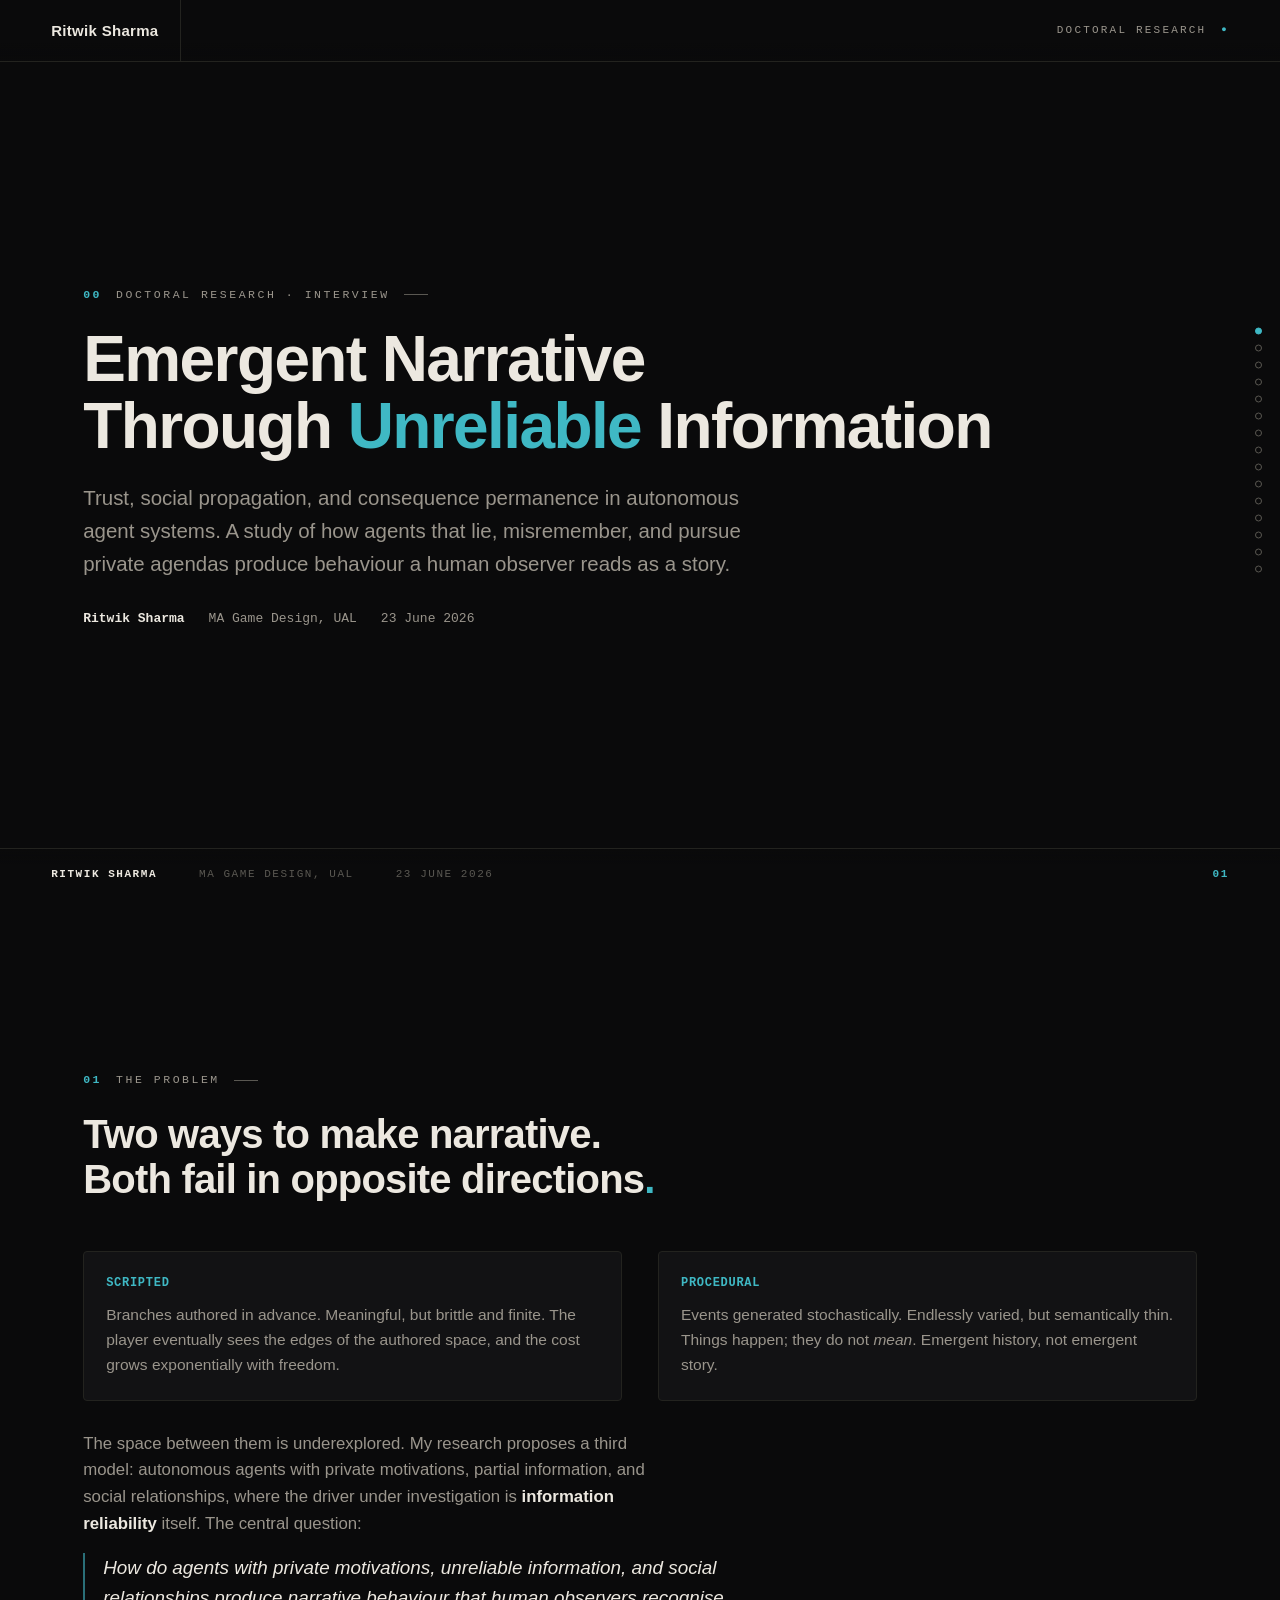
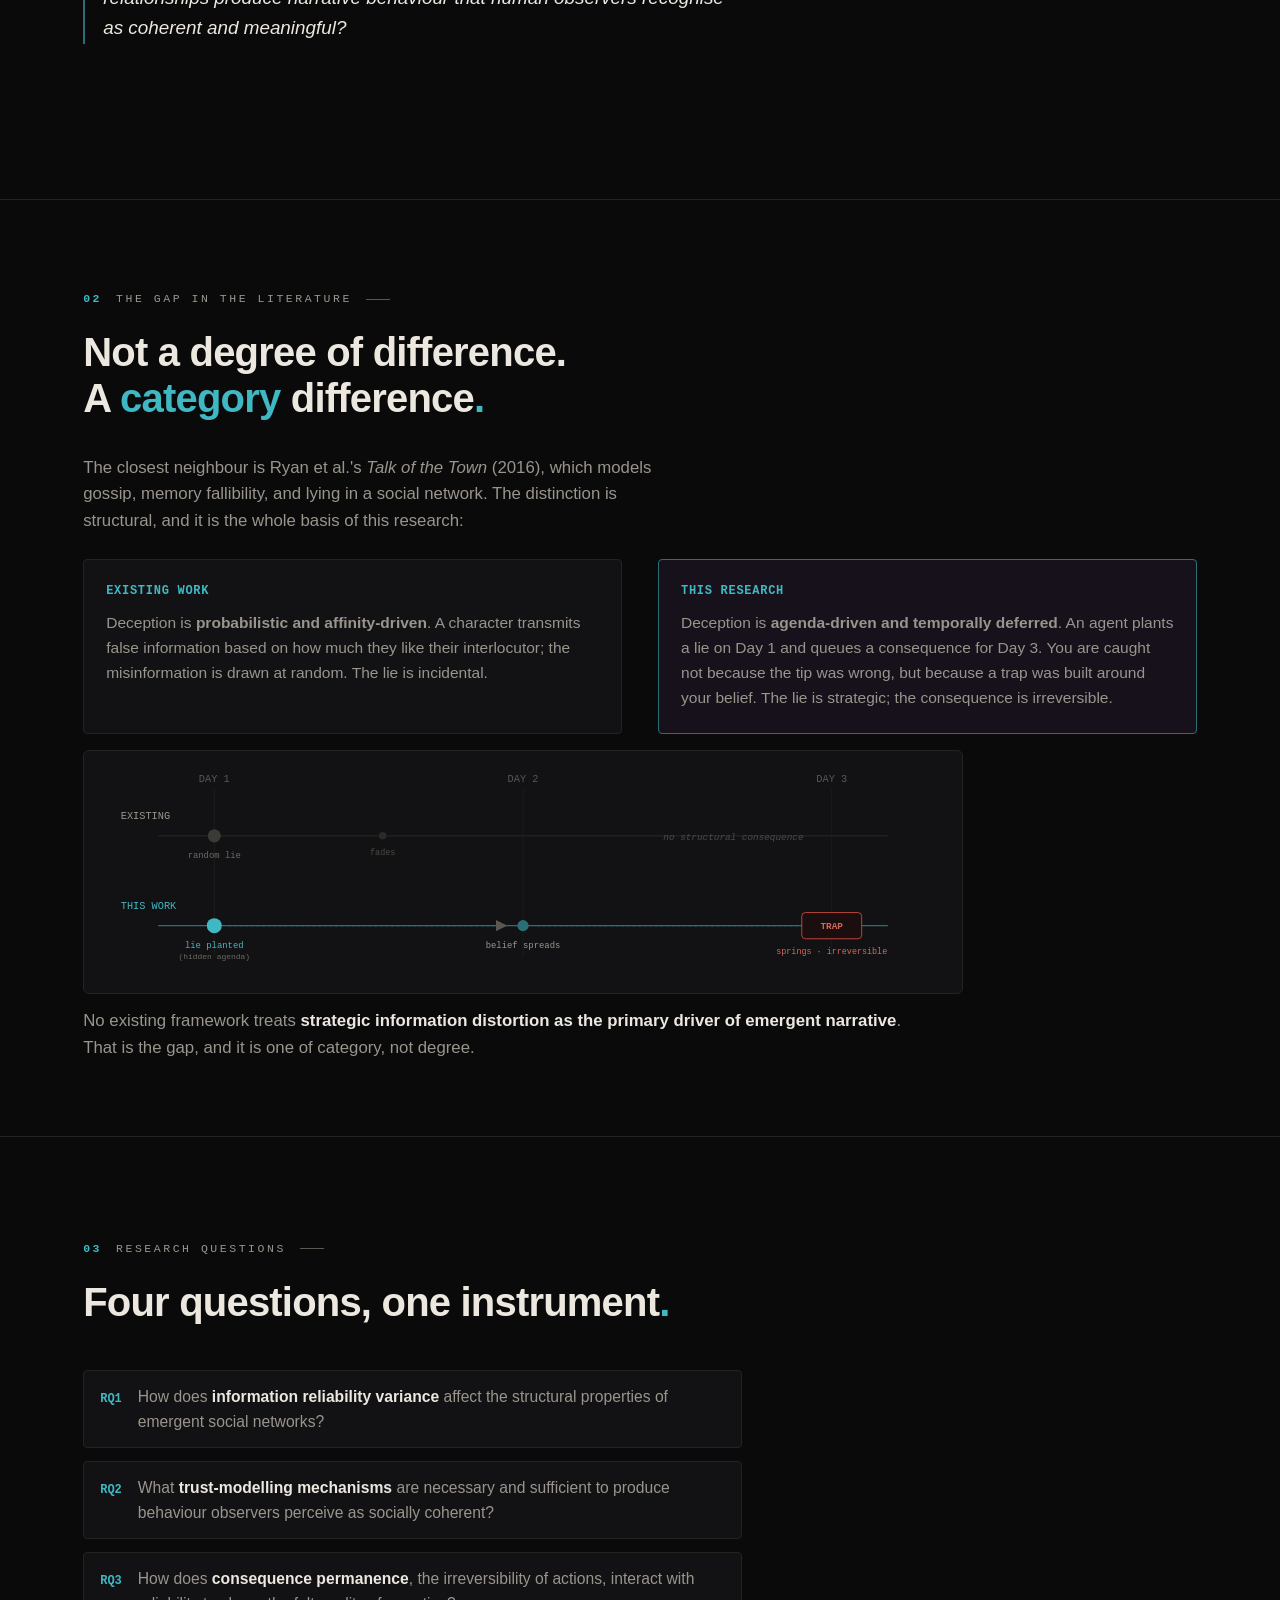
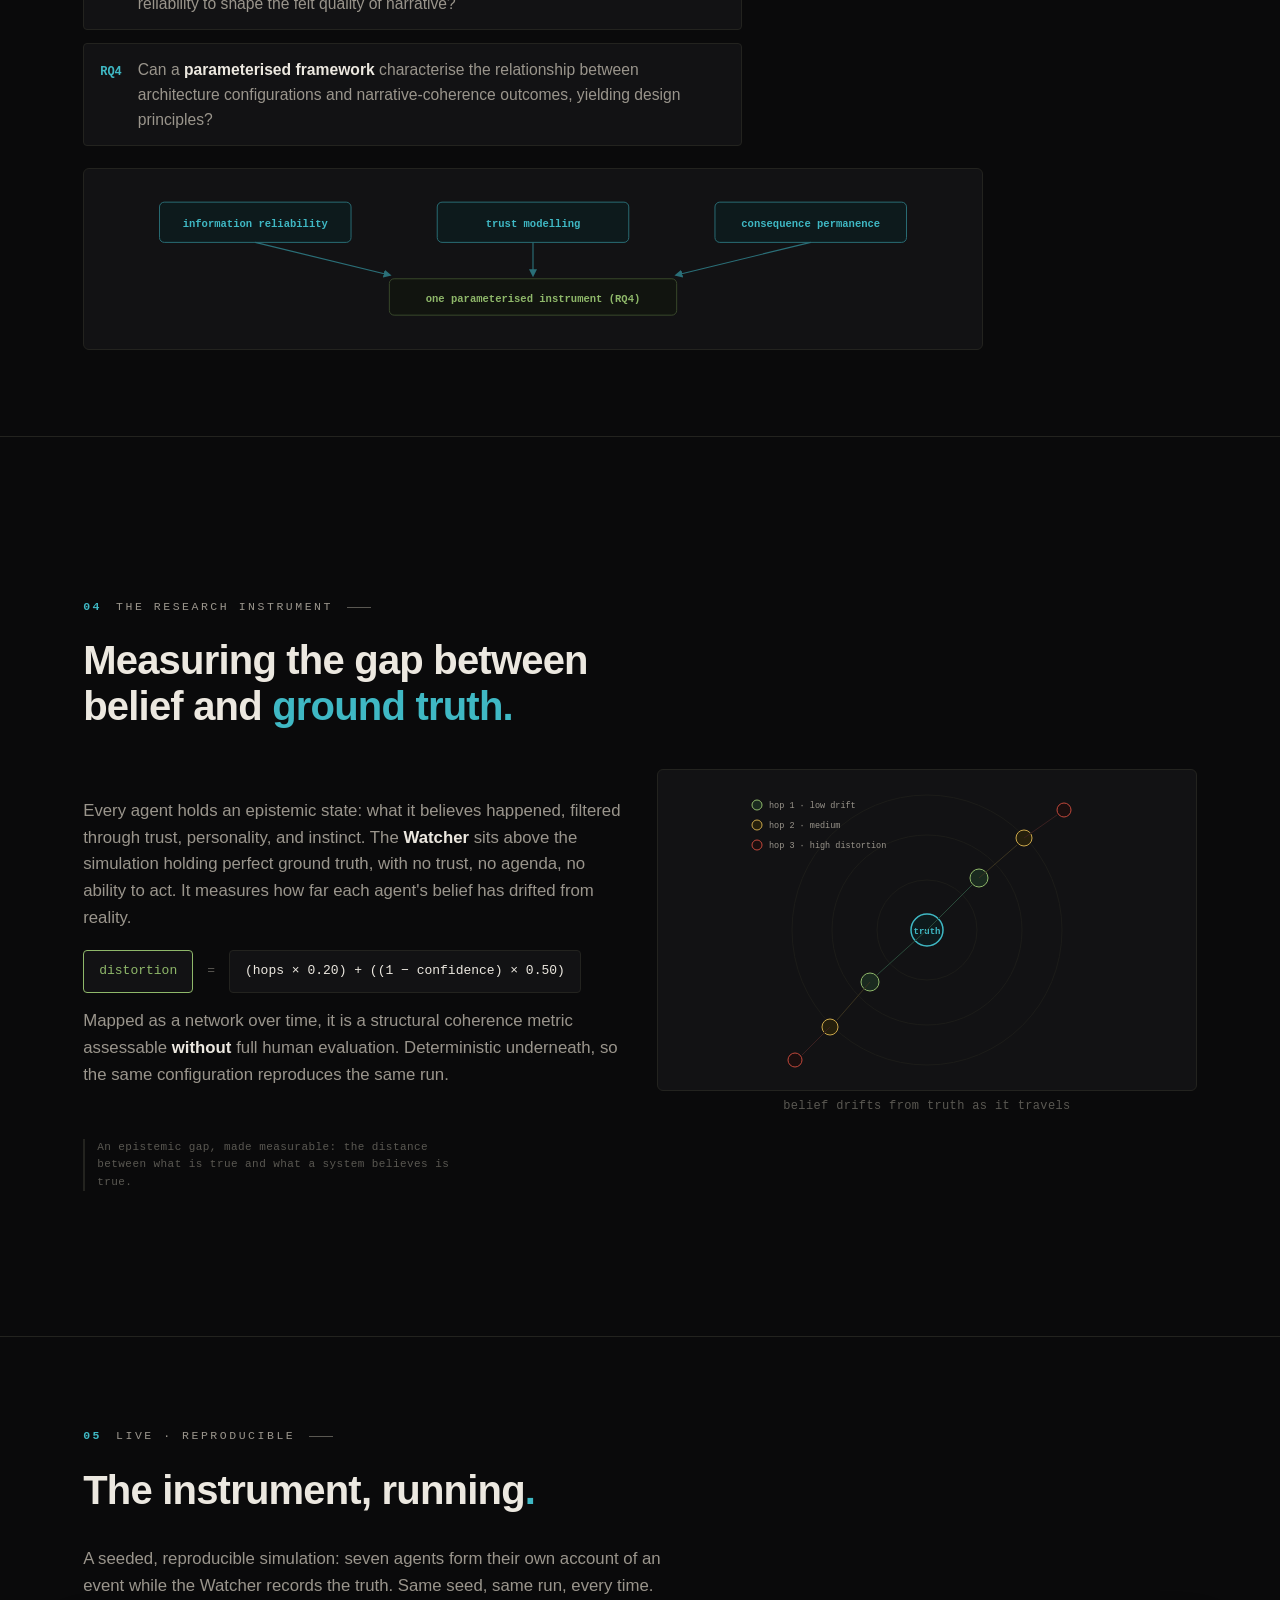
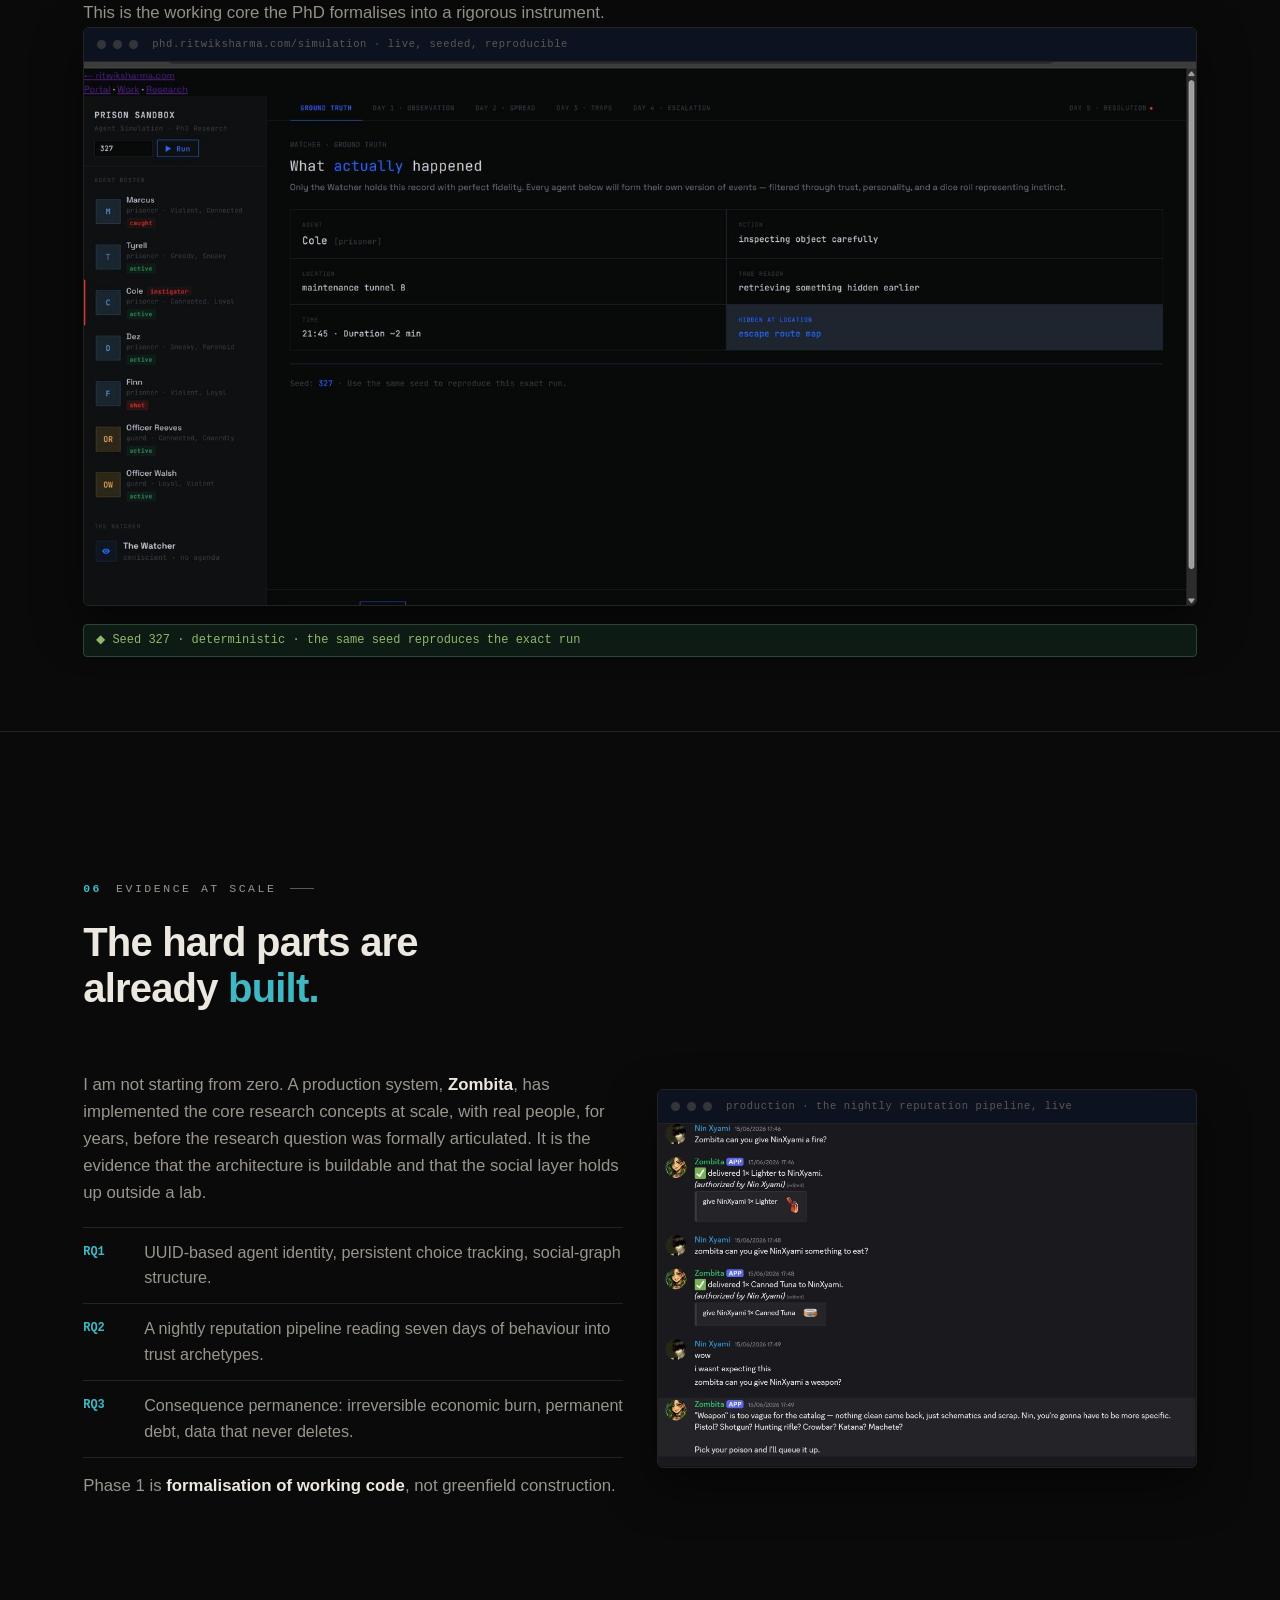
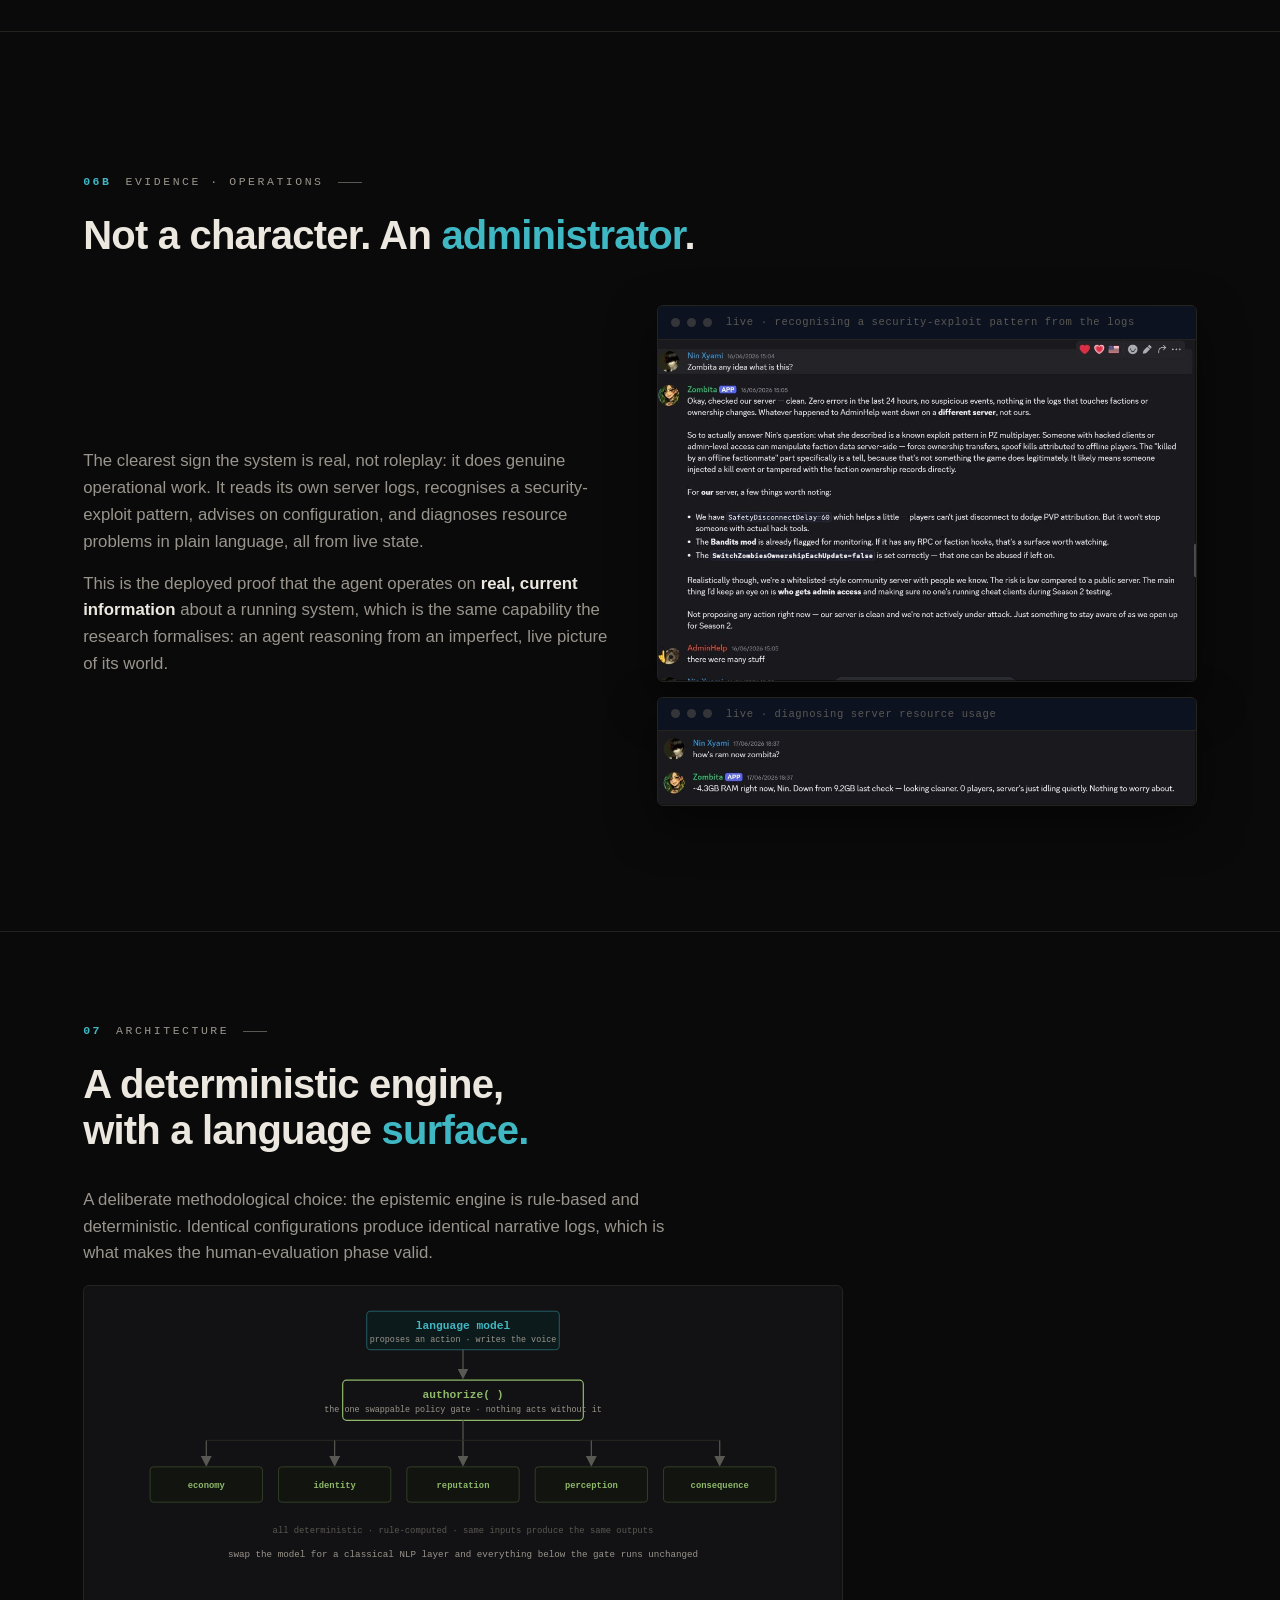
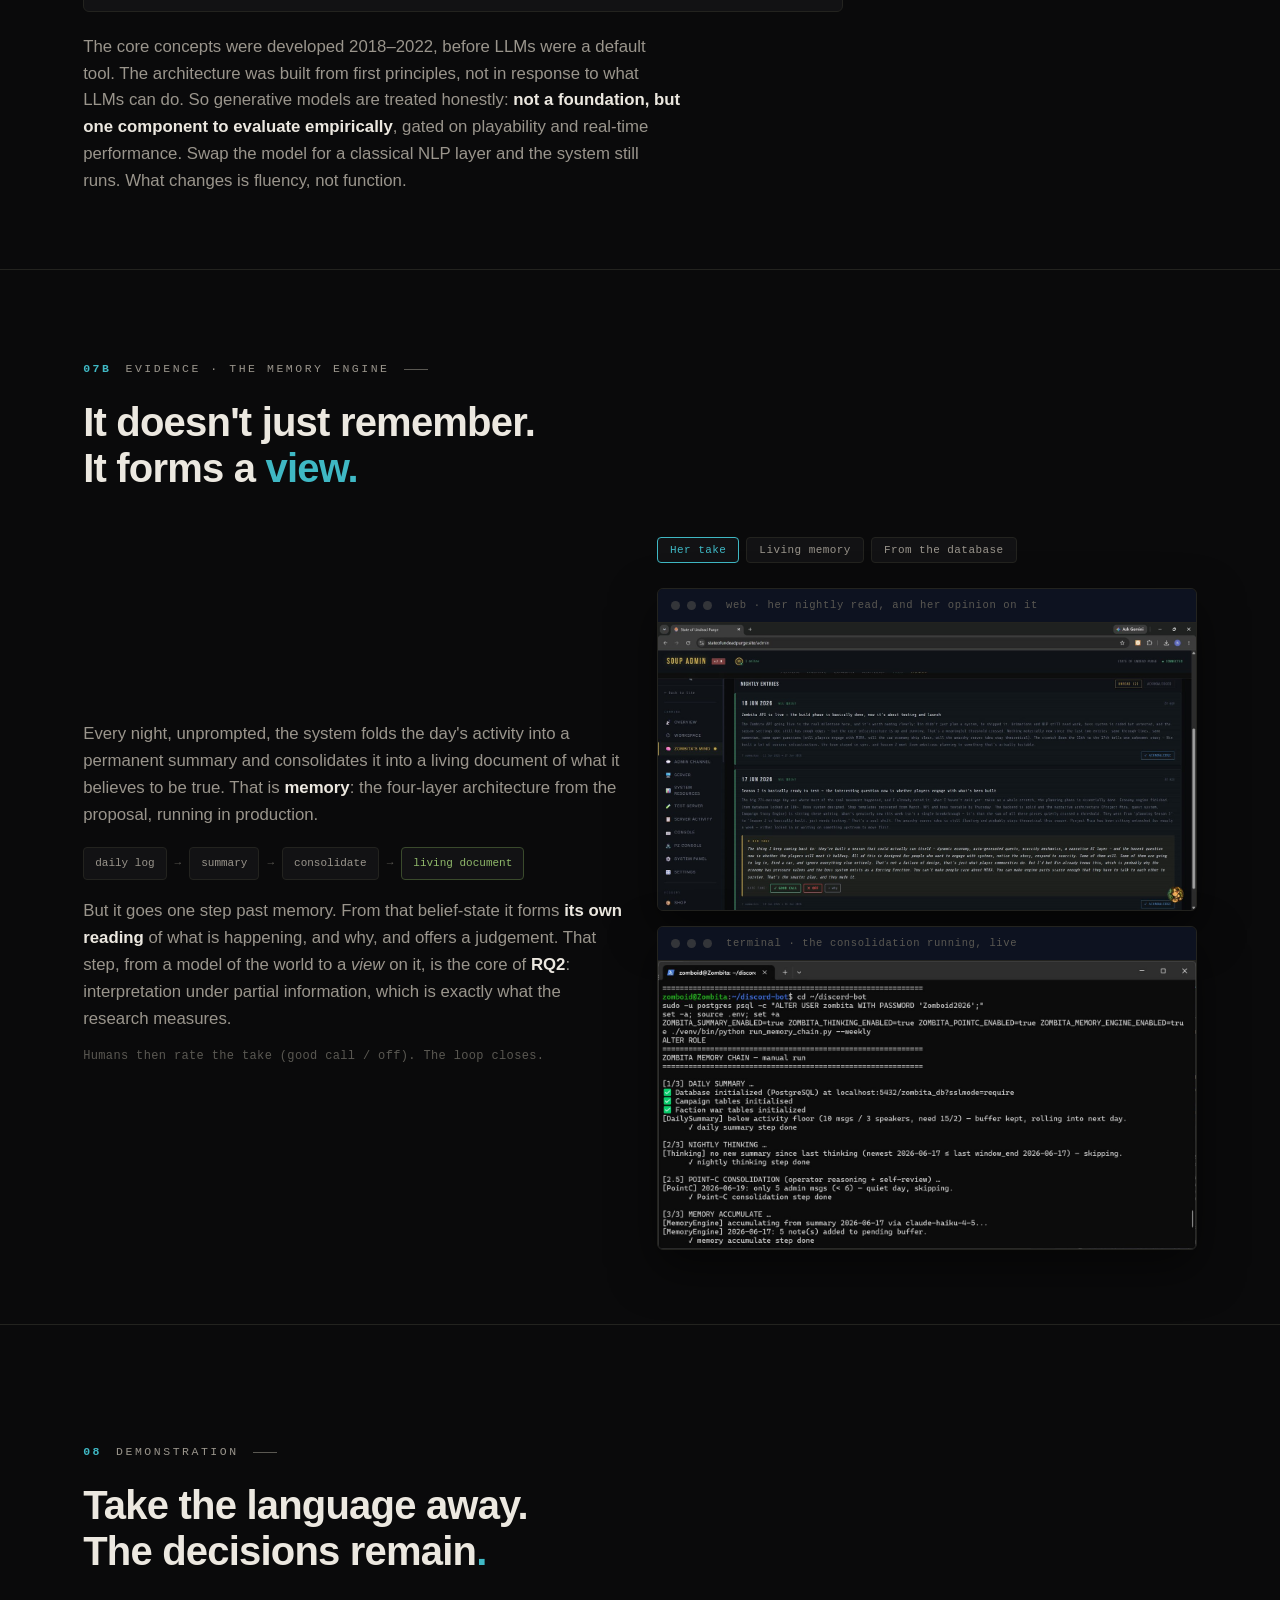
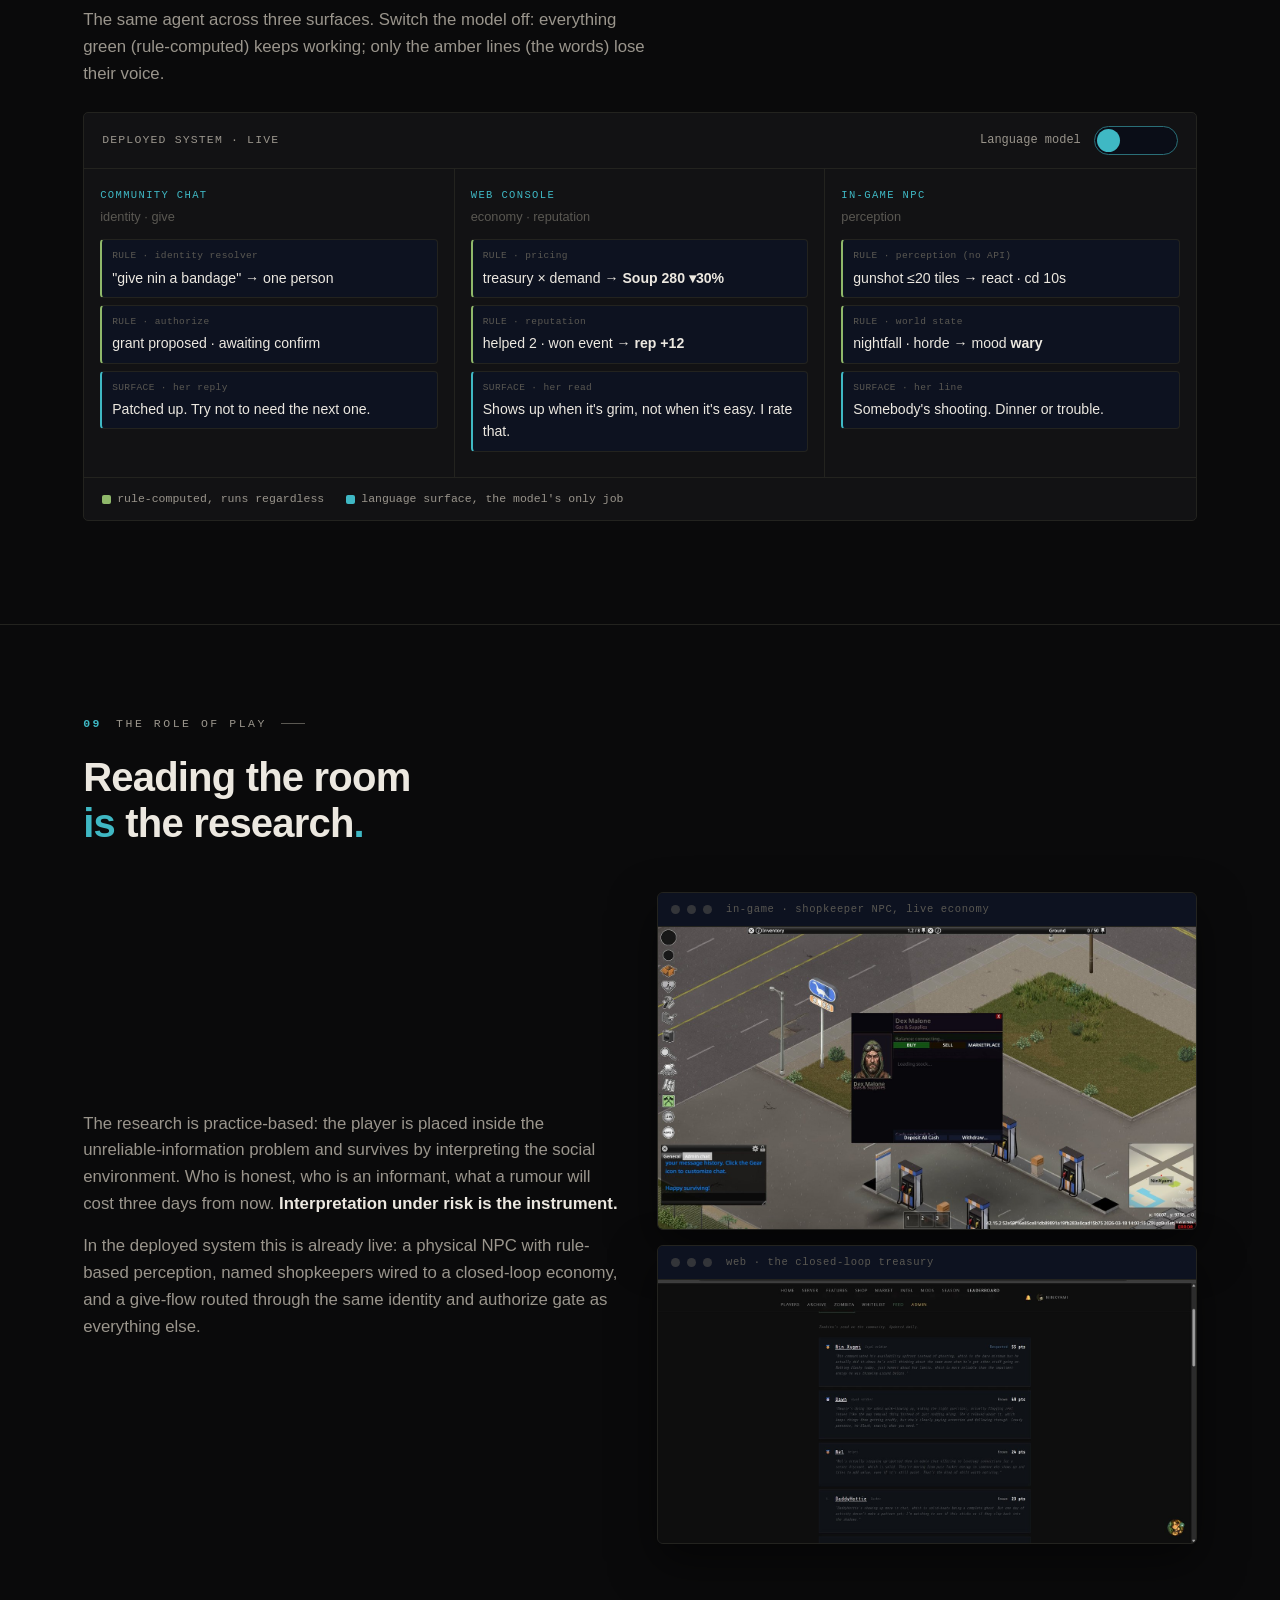
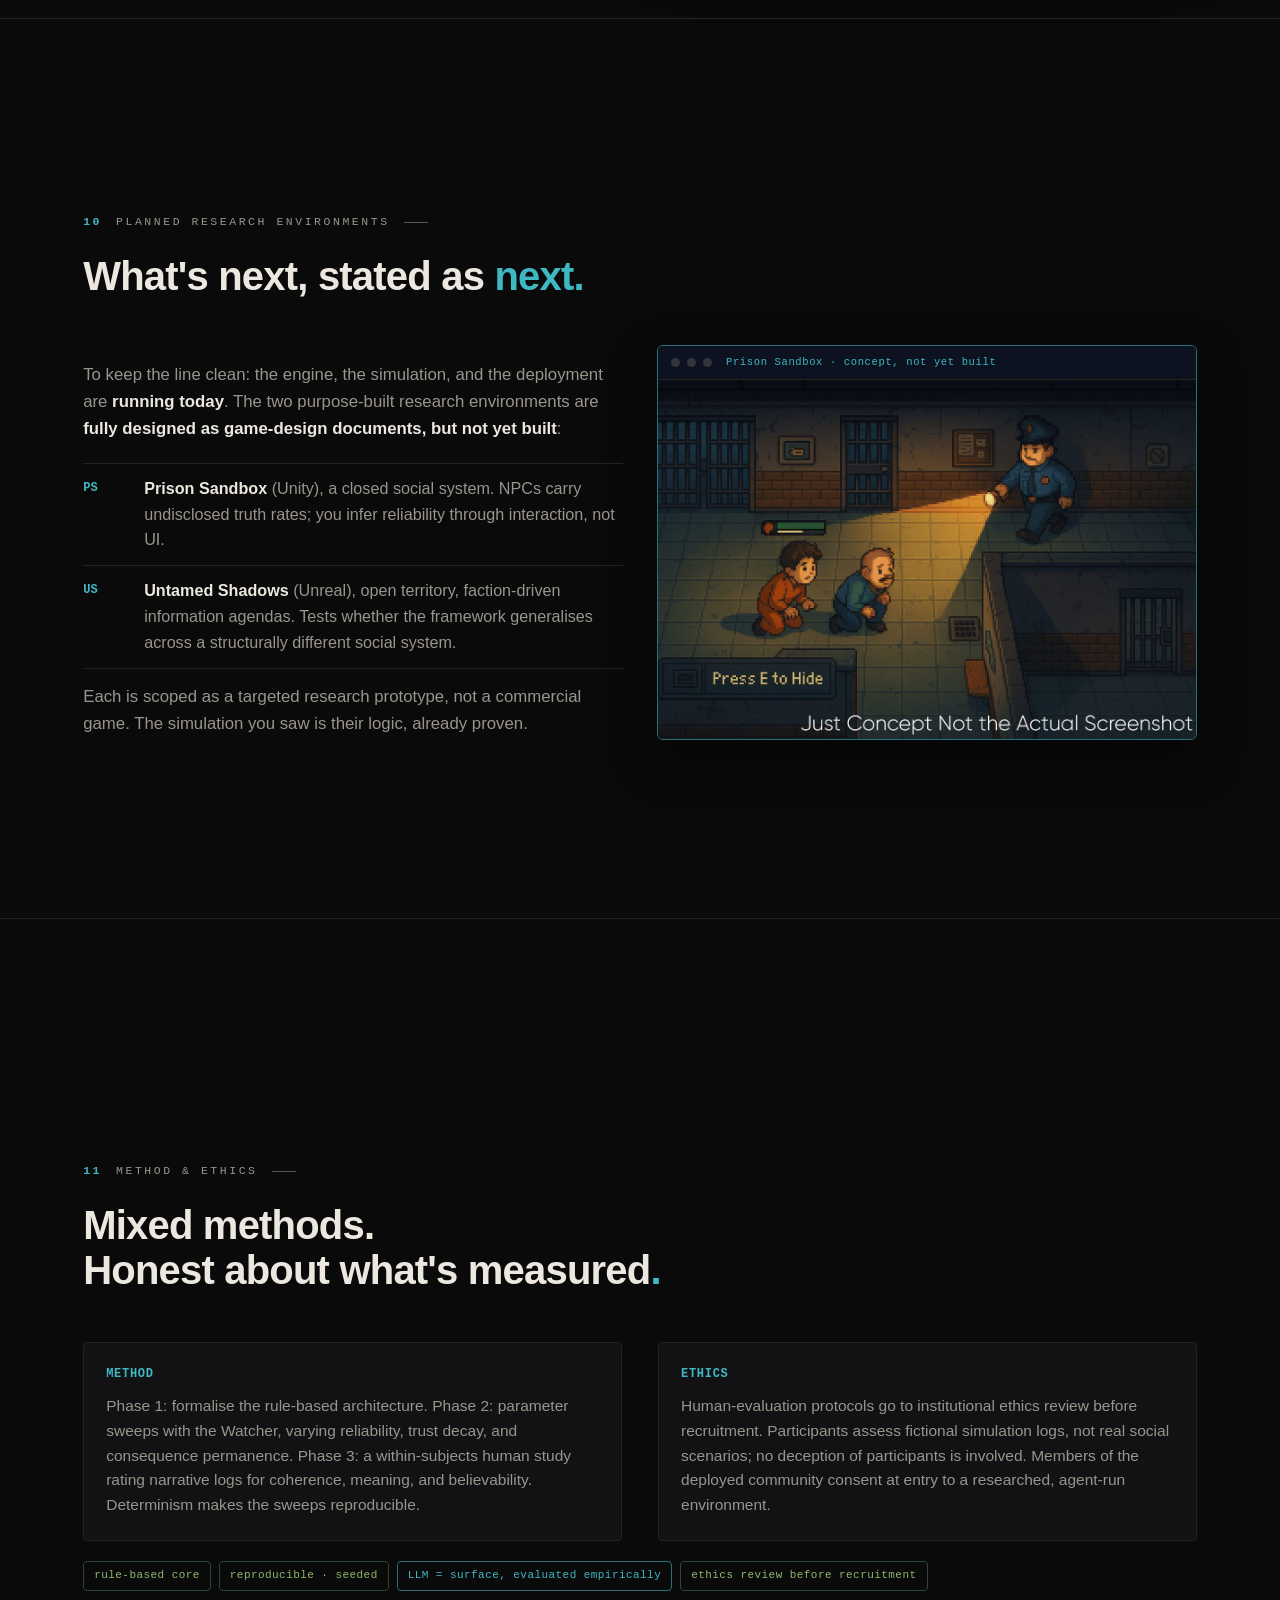
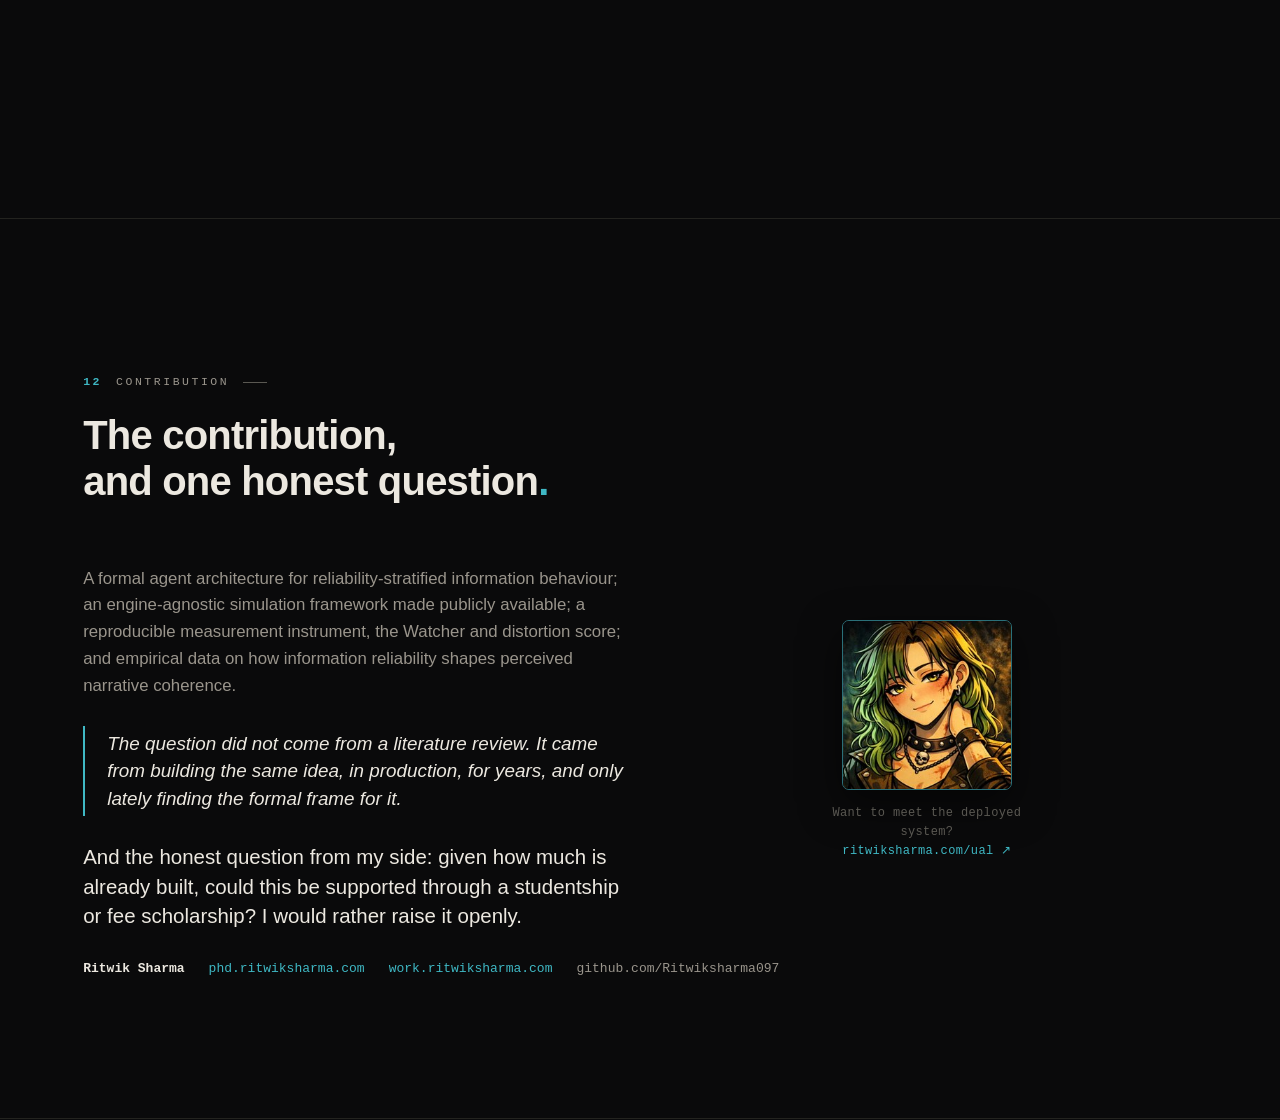
==== ual-deck/index.html @ e941910f "Add files via upload" ====
<!DOCTYPE html><html lang="en"><head><meta charset="UTF-8"><meta name="viewport" content="width=device-width,initial-scale=1.0">
<title>Ritwik Sharma · Doctoral Research</title><style>

@font-face{font-family:'Fraunces';font-weight:400;font-display:swap;src:url([data-uri]) format('woff2')}
@font-face{font-family:'Fraunces';font-weight:600;font-display:swap;src:url([data-uri]) format('woff2')}
@font-face{font-family:'InterX';font-weight:400;font-display:swap;src:url([data-uri]) format('woff2')}
@font-face{font-family:'InterX';font-weight:500;font-display:swap;src:url([data-uri]) format('woff2')}
@font-face{font-family:'InterX';font-weight:600;font-display:swap;src:url([data-uri]) format('woff2')}

:root{
  --bg:#0a0a0b;            /* near-pure black */
  --panel:#121214;
  --panel2:#161618;
  --ink:#ece8e0;           /* warm ivory */
  --ink-dim:#9a958c;
  --ink-faint:#5a5852;
  --accent:#3fb8c4;        /* teal-cyan */
  --accent-soft:#2a6f78;
  --good:#8fb86a;
  --line:#23231f;
  --serif:'Helvetica Neue',Helvetica,Arial,sans-serif;
  --sans:'Helvetica Neue',Helvetica,Arial,sans-serif;
  --mono:'SFMono-Regular',ui-monospace,'Cascadia Mono',Menlo,Consolas,monospace;
}
*{box-sizing:border-box;margin:0;padding:0}html{scroll-behavior:smooth}
body{background:var(--bg);color:var(--ink);font-family:var(--sans);line-height:1.6;-webkit-font-smoothing:antialiased}
#rail{position:fixed;top:0;left:0;height:2px;background:var(--accent);width:0;z-index:100;transition:width .2s}
#homelink{position:fixed;top:16px;left:6.5vw;z-index:95;font-family:var(--mono);font-size:11px;letter-spacing:.08em;color:var(--ink-faint);text-decoration:none;transition:.2s}
#homelink:hover{color:var(--accent)}@media(max-width:760px){#homelink{display:none}}
#dots{position:fixed;right:18px;top:50%;transform:translateY(-50%);z-index:90;display:flex;flex-direction:column;gap:10px}
#dots a{width:7px;height:7px;border:1px solid var(--ink-faint);border-radius:50%;display:block;transition:.2s}
#dots a.on{background:var(--accent);border-color:var(--accent)}
@media(max-width:760px){#dots{display:none}}
.slide{min-height:100vh;width:100%;display:flex;flex-direction:column;justify-content:center;padding:90px 6.5vw 74px;border-bottom:1px solid var(--line);position:relative}
.slide>*{flex-shrink:0}
.eyebrow{font-family:var(--mono);font-size:11.5px;letter-spacing:.22em;text-transform:uppercase;color:var(--ink-dim);margin-bottom:22px;display:flex;align-items:center;gap:14px}
.eyebrow .num{color:var(--accent);font-weight:600}.eyebrow .bar{width:24px;height:1px;background:var(--ink-faint)}
h1{font-family:var(--serif);font-size:clamp(2.3rem,5.2vw,4rem);line-height:1.05;font-weight:700;letter-spacing:-.025em}
h2{font-family:var(--serif);font-size:clamp(1.6rem,3.4vw,2.5rem);line-height:1.14;font-weight:700;letter-spacing:-.02em;margin-bottom:18px}
h1 em,h2 em{font-style:normal;color:var(--accent);font-weight:700}
.adot{color:var(--accent)}
.lead{font-size:clamp(1.04rem,1.6vw,1.3rem);color:var(--ink-dim);max-width:60ch;margin-top:22px}
p.body{font-size:1.05rem;color:var(--ink-dim);max-width:64ch;margin-top:15px}
p.body b,li b{color:var(--ink);font-weight:600}
.small{font-family:var(--mono);font-size:12px;color:var(--ink-faint);letter-spacing:.03em}
.kv{font-family:var(--mono);font-size:13px;color:var(--ink-dim);margin-top:28px;display:flex;flex-wrap:wrap;gap:8px 24px}
.kv b{color:var(--ink);font-weight:600}
.cols{display:grid;grid-template-columns:1fr 1fr;gap:36px;margin-top:30px}
@media(max-width:860px){.cols{grid-template-columns:1fr;gap:20px}}
.card{border:1px solid var(--line);background:var(--panel);padding:22px;border-radius:4px}
.card h3{font-family:var(--mono);font-size:12px;letter-spacing:.06em;text-transform:uppercase;color:var(--accent);margin-bottom:10px;font-weight:600}
.card p{font-size:.97rem;color:var(--ink-dim)}
.card.hi{border-color:var(--accent-soft);background:#16111a}
ul.clean{list-style:none;margin-top:20px;max-width:66ch}
ul.clean li{padding:12px 0;border-top:1px solid var(--line);display:flex;gap:15px;font-size:1.01rem;color:var(--ink-dim)}
ul.clean li:last-child{border-bottom:1px solid var(--line)}
ul.clean li .t{font-family:var(--mono);color:var(--accent);font-size:12px;white-space:nowrap;padding-top:3px;min-width:46px;font-weight:600}
.rq{display:grid;gap:13px;margin-top:26px;max-width:74ch}
.rq .item{display:flex;gap:16px;align-items:baseline;padding:13px 16px;border:1px solid var(--line);border-radius:4px;background:var(--panel)}
.rq .q{font-family:var(--mono);font-size:12px;color:var(--accent);font-weight:600;white-space:nowrap}
.rq .x{font-size:.98rem;color:var(--ink-dim)}
.rq .x b{color:var(--ink)}
.quote{border-left:2px solid var(--accent);padding:4px 0 4px 22px;margin-top:26px;font-size:1.18rem;font-style:italic;color:var(--ink);max-width:58ch;line-height:1.45}
.split{display:grid;grid-template-columns:1fr 1fr;gap:34px;margin-top:28px;align-items:center}
@media(max-width:900px){.split{grid-template-columns:1fr;gap:20px}}
.shot{border:1px solid var(--line);border-radius:6px;overflow:hidden;background:var(--panel);box-shadow:0 18px 46px rgba(0,0,0,.5)}
.shot .bar{display:flex;align-items:center;gap:7px;padding:8px 13px;border-bottom:1px solid var(--line);background:#0d1220}
.shot .bar .d{width:9px;height:9px;border-radius:50%;background:var(--ink-faint);opacity:.5}
.shot .bar .cap{font-family:var(--mono);font-size:10.5px;color:var(--ink-faint);letter-spacing:.06em;margin-left:7px}
.shot img{width:100%;display:block}
.shot.concept{border-color:var(--accent-soft)}.shot.concept .bar .cap{color:var(--accent)}
.dualshot{display:grid;gap:15px}
.arch{margin-top:26px;display:grid;gap:13px;max-width:780px}
.arch .row{display:flex;align-items:center;gap:14px;font-family:var(--mono);font-size:13px;flex-wrap:wrap}
.arch .box{border:1px solid var(--line);background:var(--panel);padding:10px 15px;border-radius:4px;color:var(--ink)}
.arch .box.model{border-color:var(--accent-soft);color:var(--accent)}
.arch .box.engine{border-color:var(--good);color:var(--good)}
.arch .arr{color:var(--ink-faint)}.arch .note{color:var(--ink-faint);font-size:12px}
.seedbadge{display:inline-flex;align-items:center;gap:8px;font-family:var(--mono);font-size:12px;color:var(--good);border:1px solid #2c4536;background:#0e1a14;padding:6px 12px;border-radius:4px;margin-top:18px}
.panelnote{margin-top:22px;font-family:var(--mono);font-size:11px;color:var(--ink-faint);letter-spacing:.04em;border-left:2px solid var(--line);padding-left:12px;max-width:60ch}
.pillars{display:grid;grid-template-columns:repeat(3,1fr);gap:16px;margin-top:26px}@media(max-width:860px){.pillars{grid-template-columns:1fr}}
.tags{display:flex;flex-wrap:wrap;gap:8px;margin-top:20px}
.tag{font-family:var(--mono);font-size:11px;letter-spacing:.04em;color:var(--ink-dim);border:1px solid var(--line);padding:5px 10px;border-radius:4px}
.tag.det{border-color:#2c4536;color:var(--good)}.tag.acc{border-color:var(--accent-soft);color:var(--accent)}
.stage{margin-top:24px;border:1px solid var(--line);border-radius:5px;background:var(--panel);overflow:hidden}
.stage-top{display:flex;align-items:center;justify-content:space-between;gap:16px;padding:13px 18px;border-bottom:1px solid var(--line);flex-wrap:wrap}
.stage-top .label{font-family:var(--mono);font-size:11.5px;letter-spacing:.1em;text-transform:uppercase;color:var(--ink-dim)}
.toggle-wrap{display:flex;align-items:center;gap:13px}.toggle-wrap .tlabel{font-family:var(--mono);font-size:12px;color:var(--ink-dim)}
.switch{position:relative;width:84px;height:29px;border:1px solid var(--accent-soft);border-radius:30px;cursor:pointer;background:#0a0d17;transition:.25s;flex-shrink:0}
.switch .knob{position:absolute;top:2px;left:2px;width:23px;height:23px;border-radius:50%;background:var(--accent);transition:.25s}
.switch .on-txt,.switch .off-txt{position:absolute;top:50%;transform:translateY(-50%);font-family:var(--mono);font-size:10px;letter-spacing:.06em}
.switch .on-txt{left:10px;color:#0a0d17}.switch .off-txt{right:9px;color:var(--ink-faint);opacity:0}
.switch.off{border-color:var(--ink-faint)}.switch.off .knob{left:57px;background:var(--ink-faint)}.switch.off .on-txt{opacity:0}.switch.off .off-txt{opacity:1}
.bodies{display:grid;grid-template-columns:repeat(3,1fr)}@media(max-width:860px){.bodies{grid-template-columns:1fr}}
.bod{padding:18px 16px;border-right:1px solid var(--line);min-height:200px}.bod:last-child{border-right:none}
@media(max-width:860px){.bod{border-right:none;border-bottom:1px solid var(--line)}}
.bod .surf{font-family:var(--mono);font-size:10.5px;letter-spacing:.13em;text-transform:uppercase;color:var(--accent);margin-bottom:3px}
.bod .who{font-size:.8rem;color:var(--ink-faint);margin-bottom:12px}
.ln{font-size:.88rem;margin:7px 0;padding:8px 10px;border-radius:4px;background:#0d1220;border:1px solid var(--line);transition:.3s}
.ln .meta{font-family:var(--mono);font-size:9.5px;color:var(--ink-faint);letter-spacing:.04em;display:block;margin-bottom:3px}
.ln.det{border-left:2px solid var(--good)}.ln.lang{border-left:2px solid var(--accent)}.ln .say{color:var(--ink)}
.stage-foot{padding:12px 18px;border-top:1px solid var(--line);font-family:var(--mono);font-size:11.5px;color:var(--ink-dim);display:flex;gap:22px;flex-wrap:wrap}
.stage-foot .dot{display:inline-flex;align-items:center;gap:6px}.stage-foot .sw{width:9px;height:9px;border-radius:2px}
.sw.g{background:var(--good)}.sw.a{background:var(--accent)}
.stage.off .ln.lang .say{color:var(--ink-faint);font-family:var(--mono);font-size:.78rem}.stage.off .ln.lang{opacity:.9}
.closing-q{font-size:clamp(1.05rem,1.6vw,1.32rem);color:var(--ink);max-width:60ch;margin-top:14px;line-height:1.45}
.navhint{position:fixed;bottom:14px;left:50%;transform:translateX(-50%);font-family:var(--mono);font-size:11px;color:var(--ink-faint);letter-spacing:.08em;z-index:80;opacity:.6}

#chrome-top{position:fixed;top:0;left:0;right:0;height:62px;z-index:96;display:flex;align-items:center;justify-content:space-between;padding:0 4vw;border-bottom:1px solid var(--line);background:linear-gradient(180deg,var(--bg) 70%,transparent)}
#chrome-top .mono-rs{font-family:var(--sans);font-weight:700;font-size:15px;color:var(--ink);letter-spacing:.02em;border-right:1px solid var(--line);padding-right:22px;height:62px;display:flex;align-items:center;text-decoration:none;transition:.2s}
#chrome-top .mono-rs:hover{color:var(--accent)}
#chrome-top .mono-right{font-family:var(--mono);font-size:11px;letter-spacing:.2em;color:var(--ink-dim);text-decoration:none;transition:.2s}
#chrome-top .mono-right:hover{color:var(--accent)}
#chrome-top .topdot{color:var(--accent);font-size:9px;vertical-align:middle;margin-left:6px}
#chrome-bot{position:fixed;bottom:0;left:0;right:0;height:52px;z-index:96;display:flex;align-items:center;gap:42px;padding:0 4vw;border-top:1px solid var(--line);background:linear-gradient(0deg,var(--bg) 70%,transparent)}
#chrome-bot .mono{font-family:var(--mono);font-size:11px;letter-spacing:.14em;color:var(--ink)}
#chrome-bot .flink{text-decoration:none;transition:.2s}
#chrome-bot .flink:hover{color:var(--accent)}
#chrome-bot .dim{color:var(--ink-faint)}
#chrome-bot .pageno{margin-left:auto;color:var(--accent);font-weight:600}
@media(max-width:760px){#chrome-bot .dim{display:none}}
#homelink{display:none}

#lightbox{position:fixed;inset:0;z-index:200;background:rgba(6,6,7,.94);display:none;align-items:center;justify-content:center;padding:4vh 4vw;cursor:zoom-out}
#lightbox.open{display:flex}
#lightbox img{max-width:96vw;max-height:92vh;border:1px solid var(--line);border-radius:6px;box-shadow:0 30px 80px rgba(0,0,0,.7)}
.shot img{cursor:zoom-in}
.RQDIAGRAMS_MARKER{}
.memtabs{display:flex;gap:7px;margin-bottom:10px}
.memtab{font-family:var(--mono);font-size:11px;letter-spacing:.04em;color:var(--ink-dim);background:var(--panel);border:1px solid var(--line);border-radius:4px;padding:6px 12px;cursor:pointer;transition:.15s}
.memtab:hover{border-color:var(--accent-soft);color:var(--ink)}
.memtab.on{border-color:var(--accent);color:var(--accent)}
.memchain{display:flex;align-items:center;gap:8px;flex-wrap:wrap;margin:18px 0;font-family:var(--mono);font-size:11px}
.memchain .mc{border:1px solid var(--line);background:var(--panel);color:var(--ink-dim);padding:7px 11px;border-radius:4px}
.memchain .mc.doc{border-color:#3a4a2c;color:var(--good)}
.memchain .mca{color:var(--ink-faint)}
.gapdiagram{margin-top:16px;border:1px solid var(--line);border-radius:6px;background:var(--panel);padding:10px 18px;max-width:880px}
.beliefgraph-wrap{display:flex;flex-direction:column;align-items:center;justify-content:center}
.beliefgraph{border:1px solid var(--line);border-radius:6px;background:var(--panel);padding:10px;width:100%;display:flex;justify-content:center}
.rqmap{margin-top:22px;border:1px solid var(--line);border-radius:6px;background:var(--panel);padding:14px 18px;max-width:900px}
.archdiagram{margin-top:18px;max-width:760px;border:1px solid var(--line);border-radius:6px;background:var(--panel);padding:14px 18px}
a.link{color:var(--accent);text-decoration:none}
</style></head><body>
<div id="rail"></div><nav id="dots"></nav>
<header id="chrome-top">
  <a class="mono mono-rs" href="https://ritwiksharma.com" target="_blank">Ritwik Sharma</a>
  <a class="mono mono-right" href="https://phd.ritwiksharma.com" target="_blank">DOCTORAL RESEARCH <span class="topdot">●</span></a>
</header>
<footer id="chrome-bot">
  <a class="mono flink" href="https://ritwiksharma.com" target="_blank"><b>RITWIK SHARMA</b></a>
  <a class="mono flink dim" href="https://phd.ritwiksharma.com" target="_blank">MA GAME DESIGN, UAL</a>
  <span class="mono dim">23 JUNE 2026</span>
  <span class="mono pageno" id="pageno">01</span>
</footer>
<div class="navhint">↓ scroll · → / space to advance · click any image to enlarge</div>
<div id="lightbox" onclick="this.classList.remove('open')"><img id="lightbox-img" src="" alt="enlarged"></div>

<!-- 01 TITLE -->
<section class="slide" id="s1">
  <div class="eyebrow"><span class="num">00</span><span>Doctoral Research · Interview</span><span class="bar"></span></div>
  <h1>Emergent Narrative<br>Through <em>Unreliable</em> Information</h1>
  <p class="lead">Trust, social propagation, and consequence permanence in autonomous agent systems. A study of how agents that lie, misremember, and pursue private agendas produce behaviour a human observer reads as a story.</p>
  <div class="kv"><span><b>Ritwik Sharma</b></span><span>MA Game Design, UAL</span><span>23 June 2026</span></div>
</section>

<!-- 02 THE PROBLEM -->
<section class="slide" id="s2">
  <div class="eyebrow"><span class="num">01</span><span>The problem</span><span class="bar"></span></div>
  <h2>Two ways to make narrative.<br>Both fail in opposite directions<span class="adot">.</span></h2>
  <div class="cols">
    <div class="card"><h3>Scripted</h3><p>Branches authored in advance. Meaningful, but brittle and finite. The player eventually sees the edges of the authored space, and the cost grows exponentially with freedom.</p></div>
    <div class="card"><h3>Procedural</h3><p>Events generated stochastically. Endlessly varied, but semantically thin. Things happen; they do not <em>mean</em>. Emergent history, not emergent story.</p></div>
  </div>
  <p class="body" style="margin-top:30px">The space between them is underexplored. My research proposes a third model: autonomous agents with private motivations, partial information, and social relationships, where the driver under investigation is <b>information reliability</b> itself. The central question:</p>
  <p class="body" style="font-style:italic;font-size:1.18rem;color:var(--ink);max-width:62ch;border-left:2px solid var(--accent-soft);padding-left:18px">How do agents with private motivations, unreliable information, and social relationships produce narrative behaviour that human observers recognise as coherent and meaningful?</p>
</section>

<!-- 03 THE GAP (for Brooker) -->
<section class="slide" id="s3">
  <div class="eyebrow"><span class="num">02</span><span>The gap in the literature</span><span class="bar"></span></div>
  <h2>Not a degree of difference.<br>A <em>category</em> difference<span class="adot">.</span></h2>
  <p class="body">The closest neighbour is Ryan et al.&#39;s <i>Talk of the Town</i> (2016), which models gossip, memory fallibility, and lying in a social network. The distinction is structural, and it is the whole basis of this research:</p>
  <div class="cols" style="margin-top:24px">
    <div class="card"><h3>Existing work</h3><p>Deception is <b>probabilistic and affinity-driven</b>. A character transmits false information based on how much they like their interlocutor; the misinformation is drawn at random. The lie is incidental.</p></div>
    <div class="card hi"><h3>This research</h3><p>Deception is <b>agenda-driven and temporally deferred</b>. An agent plants a lie on Day 1 and queues a consequence for Day 3. You are caught not because the tip was wrong, but because a trap was built around your belief. The lie is strategic; the consequence is irreversible.</p></div>
  </div>
  <div class="gapdiagram">
  <svg viewBox="0 0 900 230" xmlns="http://www.w3.org/2000/svg" style="width:100%;height:auto">
    <defs>
      <marker id="ga" markerWidth="8" markerHeight="8" refX="6" refY="4" orient="auto"><path d="M0,0 L8,4 L0,8 z" fill="#5a5852"/></marker>
    </defs>
    <!-- day columns -->
    <text x="120" y="22" text-anchor="middle" fill="#5a5852" font-family="monospace" font-size="11">DAY 1</text>
    <text x="450" y="22" text-anchor="middle" fill="#5a5852" font-family="monospace" font-size="11">DAY 2</text>
    <text x="780" y="22" text-anchor="middle" fill="#5a5852" font-family="monospace" font-size="11">DAY 3</text>
    <line x1="120" y1="30" x2="120" y2="210" stroke="#1c1c19" stroke-width="1"/>
    <line x1="450" y1="30" x2="450" y2="210" stroke="#1c1c19" stroke-width="1"/>
    <line x1="780" y1="30" x2="780" y2="210" stroke="#1c1c19" stroke-width="1"/>

    <!-- TRACK A: probabilistic (top) -->
    <text x="20" y="62" fill="#9a958c" font-family="monospace" font-size="11">EXISTING</text>
    <line x1="60" y1="80" x2="840" y2="80" stroke="#23231f" stroke-width="1.5"/>
    <circle cx="120" cy="80" r="7" fill="#3a3a36"/>
    <text x="120" y="104" text-anchor="middle" fill="#6a6a64" font-family="monospace" font-size="9.5">random lie</text>
    <circle cx="300" cy="80" r="4" fill="#2a2a27"/>
    <text x="300" y="100" text-anchor="middle" fill="#4a4a45" font-family="monospace" font-size="9">fades</text>
    <text x="600" y="84" fill="#4a4a45" font-family="monospace" font-size="10" font-style="italic">no structural consequence</text>

    <!-- TRACK B: agenda-driven (bottom) -->
    <text x="20" y="158" fill="#3fb8c4" font-family="monospace" font-size="11">THIS WORK</text>
    <line x1="60" y1="176" x2="840" y2="176" stroke="#2a6f78" stroke-width="1.5"/>
    <!-- day1 lie planted -->
    <circle cx="120" cy="176" r="8" fill="#3fb8c4"/>
    <text x="120" y="200" text-anchor="middle" fill="#3fb8c4" font-family="monospace" font-size="9.5">lie planted</text>
    <text x="120" y="212" text-anchor="middle" fill="#6a6a64" font-family="monospace" font-size="8.5">(hidden agenda)</text>
    <!-- propagation arrow -->
    <line x1="135" y1="176" x2="430" y2="176" stroke="#2a6f78" stroke-width="1.5" stroke-dasharray="3,3" marker-end="url(#ga)"/>
    <circle cx="450" cy="176" r="6" fill="#2a6f78"/>
    <text x="450" y="200" text-anchor="middle" fill="#9a958c" font-family="monospace" font-size="9.5">belief spreads</text>
    <!-- to trap -->
    <line x1="465" y1="176" x2="760" y2="176" stroke="#2a6f78" stroke-width="1.5" stroke-dasharray="3,3" marker-end="url(#ga)"/>
    <rect x="748" y="162" width="64" height="28" rx="4" fill="#1a0e0e" stroke="#c2483b"/>
    <text x="780" y="180" text-anchor="middle" fill="#d4685c" font-family="monospace" font-size="10" font-weight="600">TRAP</text>
    <text x="780" y="206" text-anchor="middle" fill="#d4685c" font-family="monospace" font-size="9">springs · irreversible</text>
  </svg>
  </div>
  <p class="body" style="margin-top:14px;max-width:90ch">No existing framework treats <b>strategic information distortion as the primary driver of emergent narrative</b>. That is the gap, and it is one of category, not degree.</p>
</section>

<!-- 04 RESEARCH QUESTIONS -->
<section class="slide" id="s4">
  <div class="eyebrow"><span class="num">03</span><span>Research questions</span><span class="bar"></span></div>
  <h2>Four questions, one instrument<span class="adot">.</span></h2>
  <div class="rq">
    <div class="item"><span class="q">RQ1</span><span class="x">How does <b>information reliability variance</b> affect the structural properties of emergent social networks?</span></div>
    <div class="item"><span class="q">RQ2</span><span class="x">What <b>trust-modelling mechanisms</b> are necessary and sufficient to produce behaviour observers perceive as socially coherent?</span></div>
    <div class="item"><span class="q">RQ3</span><span class="x">How does <b>consequence permanence</b>, the irreversibility of actions, interact with reliability to shape the felt quality of narrative?</span></div>
    <div class="item"><span class="q">RQ4</span><span class="x">Can a <b>parameterised framework</b> characterise the relationship between architecture configurations and narrative-coherence outcomes, yielding design principles?</span></div>
  </div>
  <div class="rqmap">
  <svg viewBox="0 0 900 150" xmlns="http://www.w3.org/2000/svg" style="width:100%;height:auto">
    <defs><marker id="rqa" markerWidth="7" markerHeight="7" refX="5" refY="3.5" orient="auto"><path d="M0,0 L7,3.5 L0,7 z" fill="#2a6f78"/></marker></defs>
    <!-- three variable pillars -->
    <g font-family="monospace" font-size="11" font-weight="600">
      <rect x="60" y="20" width="200" height="42" rx="5" fill="#0d1a1c" stroke="#2a6f78"/><text x="160" y="46" text-anchor="middle" fill="#3fb8c4">information reliability</text>
      <rect x="350" y="20" width="200" height="42" rx="5" fill="#0d1a1c" stroke="#2a6f78"/><text x="450" y="46" text-anchor="middle" fill="#3fb8c4">trust modelling</text>
      <rect x="640" y="20" width="200" height="42" rx="5" fill="#0d1a1c" stroke="#2a6f78"/><text x="740" y="46" text-anchor="middle" fill="#3fb8c4">consequence permanence</text>
    </g>
    <!-- arrows down to a single instrument bar -->
    <line x1="160" y1="62" x2="300" y2="96" stroke="#2a6f78" stroke-width="1.2" marker-end="url(#rqa)"/>
    <line x1="450" y1="62" x2="450" y2="96" stroke="#2a6f78" stroke-width="1.2" marker-end="url(#rqa)"/>
    <line x1="740" y1="62" x2="600" y2="96" stroke="#2a6f78" stroke-width="1.2" marker-end="url(#rqa)"/>
    <rect x="300" y="100" width="300" height="38" rx="5" fill="#11140f" stroke="#3a4a2c"/>
    <text x="450" y="124" text-anchor="middle" fill="#8fb86a" font-family="monospace" font-size="11" font-weight="600">one parameterised instrument (RQ4)</text>
  </svg>
  </div>
</section>

<!-- 05 THE INSTRUMENT (for Fava, epistemic framing) -->
<section class="slide" id="s5">
  <div class="eyebrow"><span class="num">04</span><span>The research instrument</span><span class="bar"></span></div>
  <h2>Measuring the gap between<br>belief and <em>ground truth</em><span class="adot">.</span></h2>
  <div class="split" style="margin-top:22px">
    <div>
      <p class="body" style="margin-top:0">Every agent holds an epistemic state: what it believes happened, filtered through trust, personality, and instinct. The <b>Watcher</b> sits above the simulation holding perfect ground truth, with no trust, no agenda, no ability to act. It measures how far each agent&#39;s belief has drifted from reality.</p>
      <div class="arch" style="margin-top:18px">
        <div class="row"><span class="box engine">distortion</span><span class="arr">=</span><span class="box">(hops × 0.20) + ((1 − confidence) × 0.50)</span></div>
      </div>
      <p class="body">Mapped as a network over time, it is a structural coherence metric assessable <b>without</b> full human evaluation. Deterministic underneath, so the same configuration reproduces the same run.</p>
    </div>
    <div class="beliefgraph-wrap">  <div class="beliefgraph">
  <svg viewBox="0 0 420 300" xmlns="http://www.w3.org/2000/svg" style="width:100%;height:auto;max-width:420px">
    <!-- concentric rings = hops -->
    <circle cx="210" cy="150" r="50" fill="none" stroke="#1c1c19" stroke-width="1"/>
    <circle cx="210" cy="150" r="95" fill="none" stroke="#1c1c19" stroke-width="1"/>
    <circle cx="210" cy="150" r="135" fill="none" stroke="#1c1c19" stroke-width="1"/>
    <!-- ground truth center -->
    <circle cx="210" cy="150" r="16" fill="#0d1a1c" stroke="#3fb8c4" stroke-width="1.5"/>
    <text x="210" y="154" text-anchor="middle" fill="#3fb8c4" font-family="monospace" font-size="9" font-weight="600">truth</text>
    <!-- edges + belief nodes drifting outward, color by distortion -->
    <g font-family="monospace" font-size="8">
      <!-- hop 1 (low distortion, greenish) -->
      <line x1="210" y1="150" x2="255" y2="105" stroke="#2a4a3a" stroke-width="1"/>
      <circle cx="262" cy="98" r="9" fill="#1a2a1f" stroke="#8fb86a"/>
      <line x1="210" y1="150" x2="160" y2="195" stroke="#2a4a3a" stroke-width="1"/>
      <circle cx="153" cy="202" r="9" fill="#1a2a1f" stroke="#8fb86a"/>
      <!-- hop 2 (medium, amber) -->
      <line x1="262" y1="98" x2="300" y2="65" stroke="#3a3320" stroke-width="1"/>
      <circle cx="307" cy="58" r="8" fill="#251f0c" stroke="#caa64a"/>
      <line x1="153" y1="202" x2="120" y2="240" stroke="#3a3320" stroke-width="1"/>
      <circle cx="113" cy="247" r="8" fill="#251f0c" stroke="#caa64a"/>
      <!-- hop 3 (high distortion, red) -->
      <line x1="307" y1="58" x2="340" y2="35" stroke="#3a2020" stroke-width="1"/>
      <circle cx="347" cy="30" r="7" fill="#1a0e0e" stroke="#c2483b"/>
      <line x1="113" y1="247" x2="85" y2="275" stroke="#3a2020" stroke-width="1"/>
      <circle cx="78" cy="280" r="7" fill="#1a0e0e" stroke="#c2483b"/>
    </g>
    <!-- legend -->
    <g font-family="monospace" font-size="8.5">
      <circle cx="40" cy="25" r="5" fill="#1a2a1f" stroke="#8fb86a"/><text x="52" y="28" fill="#9a958c">hop 1 · low drift</text>
      <circle cx="40" cy="45" r="5" fill="#251f0c" stroke="#caa64a"/><text x="52" y="48" fill="#9a958c">hop 2 · medium</text>
      <circle cx="40" cy="65" r="5" fill="#1a0e0e" stroke="#c2483b"/><text x="52" y="68" fill="#9a958c">hop 3 · high distortion</text>
    </g>
  </svg>
  </div>
      <div class="small" style="text-align:center;margin-top:6px">belief drifts from truth as it travels</div>
    </div>
  </div>
  <div class="panelnote">An epistemic gap, made measurable: the distance between what is true and what a system believes is true.</div>
</section>

<!-- 06 THE SIMULATION (live) -->
<section class="slide" id="s6">
  <div class="eyebrow"><span class="num">05</span><span>Live · reproducible</span><span class="bar"></span></div>
  <h2>The instrument, running<span class="adot">.</span></h2>
  <p class="body" style="max-width:62ch">A seeded, reproducible simulation: seven agents form their own account of an event while the Watcher records the truth. Same seed, same run, every time. This is the working core the PhD formalises into a rigorous instrument.</p>
  <div class="shot "><div class="bar"><span class="d"></span><span class="d"></span><span class="d"></span><span class="cap">phd.ritwiksharma.com/simulation · live, seeded, reproducible</span></div><img src="[data-uri]" alt="phd.ritwiksharma.com/simulation · live, seeded, reproducible"></div>
  <div class="seedbadge">◆ Seed 327 · deterministic · the same seed reproduces the exact run</div>
</section>

<!-- 07 ZOMBITA as proof-at-scale (demoted to evidence) -->
<section class="slide" id="s7">
  <div class="eyebrow"><span class="num">06</span><span>Evidence at scale</span><span class="bar"></span></div>
  <h2>The hard parts are<br>already <em>built</em><span class="adot">.</span></h2>
  <div class="split">
    <div>
      <p class="body">I am not starting from zero. A production system, <b>Zombita</b>, has implemented the core research concepts at scale, with real people, for years, before the research question was formally articulated. It is the evidence that the architecture is buildable and that the social layer holds up outside a lab.</p>
      <ul class="clean">
        <li><span class="t">RQ1</span><span>UUID-based agent identity, persistent choice tracking, social-graph structure.</span></li>
        <li><span class="t">RQ2</span><span>A nightly reputation pipeline reading seven days of behaviour into trust archetypes.</span></li>
        <li><span class="t">RQ3</span><span>Consequence permanence: irreversible economic burn, permanent debt, data that never deletes.</span></li>
      </ul>
      <p class="body">Phase 1 is <b>formalisation of working code</b>, not greenfield construction.</p>
    </div>
    <div class="shot "><div class="bar"><span class="d"></span><span class="d"></span><span class="d"></span><span class="cap">production · the nightly reputation pipeline, live</span></div><img src="[data-uri]" alt="production · the nightly reputation pipeline, live"></div>
  </div>
</section>


<!-- 07b ADMIN / OPERATIONS evidence -->
<section class="slide" id="s7b">
  <div class="eyebrow"><span class="num">06b</span><span>Evidence · operations</span><span class="bar"></span></div>
  <h2>Not a character. An <em>administrator</em>.</h2>
  <div class="split">
    <div>
      <p class="body">The clearest sign the system is real, not roleplay: it does genuine operational work. It reads its own server logs, recognises a security-exploit pattern, advises on configuration, and diagnoses resource problems in plain language, all from live state.</p>
      <p class="body">This is the deployed proof that the agent operates on <b>real, current information</b> about a running system, which is the same capability the research formalises: an agent reasoning from an imperfect, live picture of its world.</p>
    </div>
    <div class="dualshot">
      <div class="shot"><div class="bar"><span class="d"></span><span class="d"></span><span class="d"></span><span class="cap">live · recognising a security-exploit pattern from the logs</span></div><img src="[data-uri]" alt="Zombita diagnosing a server exploit"></div>
      <div class="shot"><div class="bar"><span class="d"></span><span class="d"></span><span class="d"></span><span class="cap">live · diagnosing server resource usage</span></div><img src="[data-uri]" alt="Zombita reporting server RAM"></div>
    </div>
  </div>
</section>

<!-- 08 ARCHITECTURE / genAI (for Isiaq) -->
<section class="slide" id="s8">
  <div class="eyebrow"><span class="num">07</span><span>Architecture</span><span class="bar"></span></div>
  <h2>A deterministic engine,<br>with a language <em>surface</em><span class="adot">.</span></h2>
  <p class="body">A deliberate methodological choice: the epistemic engine is rule-based and deterministic. Identical configurations produce identical narrative logs, which is what makes the human-evaluation phase valid.</p>
<div class="archdiagram">
<svg viewBox="0 0 900 360" xmlns="http://www.w3.org/2000/svg" style="width:100%;height:auto">
  <defs>
    <marker id="arr" markerWidth="9" markerHeight="9" refX="7" refY="4.5" orient="auto">
      <path d="M0,0 L9,4.5 L0,9 z" fill="#5a5852"/>
    </marker>
  </defs>
  <!-- language model (top) -->
  <rect x="330" y="14" width="240" height="48" rx="5" fill="#0d1a1c" stroke="#2a6f78"/>
  <text x="450" y="36" text-anchor="middle" fill="#3fb8c4" font-family="monospace" font-size="14" font-weight="600">language model</text>
  <text x="450" y="52" text-anchor="middle" fill="#9a958c" font-family="monospace" font-size="10.5">proposes an action  ·  writes the voice</text>
  <!-- arrow down to gate -->
  <line x1="450" y1="62" x2="450" y2="96" stroke="#5a5852" stroke-width="1.5" marker-end="url(#arr)"/>
  <!-- authorize gate -->
  <rect x="300" y="100" width="300" height="50" rx="5" fill="#121214" stroke="#8fb86a" stroke-width="1.5"/>
  <text x="450" y="122" text-anchor="middle" fill="#8fb86a" font-family="monospace" font-size="14" font-weight="600">authorize( )</text>
  <text x="450" y="139" text-anchor="middle" fill="#9a958c" font-family="monospace" font-size="10.5">the one swappable policy gate  ·  nothing acts without it</text>
  <!-- branch lines to engines -->
  <line x1="450" y1="150" x2="450" y2="175" stroke="#5a5852" stroke-width="1.5"/>
  <line x1="130" y1="175" x2="770" y2="175" stroke="#23231f" stroke-width="1.5"/>
  <line x1="130" y1="175" x2="130" y2="205" stroke="#5a5852" stroke-width="1.5" marker-end="url(#arr)"/>
  <line x1="290" y1="175" x2="290" y2="205" stroke="#5a5852" stroke-width="1.5" marker-end="url(#arr)"/>
  <line x1="450" y1="175" x2="450" y2="205" stroke="#5a5852" stroke-width="1.5" marker-end="url(#arr)"/>
  <line x1="610" y1="175" x2="610" y2="205" stroke="#5a5852" stroke-width="1.5" marker-end="url(#arr)"/>
  <line x1="770" y1="175" x2="770" y2="205" stroke="#5a5852" stroke-width="1.5" marker-end="url(#arr)"/>
  <!-- engine boxes (deterministic) -->
  <g font-family="monospace" font-size="11" font-weight="600">
    <rect x="60" y="208" width="140" height="44" rx="4" fill="#11140f" stroke="#3a4a2c"/>
    <text x="130" y="234" text-anchor="middle" fill="#8fb86a">economy</text>
    <rect x="220" y="208" width="140" height="44" rx="4" fill="#11140f" stroke="#3a4a2c"/>
    <text x="290" y="234" text-anchor="middle" fill="#8fb86a">identity</text>
    <rect x="380" y="208" width="140" height="44" rx="4" fill="#11140f" stroke="#3a4a2c"/>
    <text x="450" y="234" text-anchor="middle" fill="#8fb86a">reputation</text>
    <rect x="540" y="208" width="140" height="44" rx="4" fill="#11140f" stroke="#3a4a2c"/>
    <text x="610" y="234" text-anchor="middle" fill="#8fb86a">perception</text>
    <rect x="700" y="208" width="140" height="44" rx="4" fill="#11140f" stroke="#3a4a2c"/>
    <text x="770" y="234" text-anchor="middle" fill="#8fb86a">consequence</text>
  </g>
  <text x="450" y="290" text-anchor="middle" fill="#5a5852" font-family="monospace" font-size="11">all deterministic  ·  rule-computed  ·  same inputs produce the same outputs</text>
  <!-- swap note -->
  <text x="450" y="320" text-anchor="middle" fill="#9a958c" font-family="monospace" font-size="11.5">swap the model for a classical NLP layer and everything below the gate runs unchanged</text>
</svg>
</div>
  <p class="body" style="margin-top:22px">The core concepts were developed 2018–2022, before LLMs were a default tool. The architecture was built from first principles, not in response to what LLMs can do. So generative models are treated honestly: <b>not a foundation, but one component to evaluate empirically</b>, gated on playability and real-time performance. Swap the model for a classical NLP layer and the system still runs. What changes is fluency, not function.</p>
</section>


<!-- 08b MEMORY / NIGHTLY CONSOLIDATION (for RQ2 + Isiaq) -->
<section class="slide" id="s8b">
  <div class="eyebrow"><span class="num">07b</span><span>Evidence · the memory engine</span><span class="bar"></span></div>
  <h2>It doesn&#39;t just remember.<br>It forms a <em>view</em><span class="adot">.</span></h2>
  <div class="split">
    <div>
      <p class="body" style="margin-top:0">Every night, unprompted, the system folds the day&#39;s activity into a permanent summary and consolidates it into a living document of what it believes to be true. That is <b>memory</b>: the four-layer architecture from the proposal, running in production.</p>
      <div class="memchain">
        <span class="mc">daily log</span><span class="mca">→</span><span class="mc">summary</span><span class="mca">→</span><span class="mc">consolidate</span><span class="mca">→</span><span class="mc doc">living document</span>
      </div>
      <p class="body">But it goes one step past memory. From that belief-state it forms <b>its own reading</b> of what is happening, and why, and offers a judgement. That step, from a model of the world to a <i>view</i> on it, is the core of <b>RQ2</b>: interpretation under partial information, which is exactly what the research measures.</p>
      <p class="small" style="margin-top:14px">Humans then rate the take (good call / off). The loop closes.</p>
    </div>
    <div class="dualshot">
      <div class="memtabs">
        <button class="memtab on" data-target="take">Her take</button>
        <button class="memtab" data-target="mem">Living memory</button>
        <button class="memtab" data-target="raw">From the database</button>
      </div>
      <div class="shot memview" data-view="take"><div class="bar"><span class="d"></span><span class="d"></span><span class="d"></span><span class="cap">web · her nightly read, and her opinion on it</span></div><img src="[data-uri]" alt="Zombita's nightly take"></div>
      <div class="shot memview" data-view="mem" style="display:none"><div class="bar"><span class="d"></span><span class="d"></span><span class="d"></span><span class="cap">web · the living document she maintains, versioned</span></div><img src="[data-uri]" alt="what Zombita knows, versioned"></div>
      <div class="shot memview" data-view="raw" style="display:none"><div class="bar"><span class="d"></span><span class="d"></span><span class="d"></span><span class="cap">database · the belief-state, written by sonnet, unedited</span></div><img src="[data-uri]" alt="living memory doc_text from database"></div>
      <div class="shot"><div class="bar"><span class="d"></span><span class="d"></span><span class="d"></span><span class="cap">terminal · the consolidation running, live</span></div><img src="[data-uri]" alt="terminal consolidation run"></div>
    </div>
  </div>
</section>

<!-- 09 LLM TOGGLE demo -->
<section class="slide" id="s9">
  <div class="eyebrow"><span class="num">08</span><span>Demonstration</span><span class="bar"></span></div>
  <h2>Take the language away.<br>The decisions remain<span class="adot">.</span></h2>
  <p class="body" style="max-width:62ch">The same agent across three surfaces. Switch the model off: everything green (rule-computed) keeps working; only the amber lines (the words) lose their voice.</p>
  <div class="stage" id="stage">
    <div class="stage-top"><span class="label">deployed system · live</span>
      <div class="toggle-wrap"><span class="tlabel">Language model</span>
        <div class="switch" id="switch" role="switch" aria-checked="true" tabindex="0"><span class="on-txt">ON</span><span class="off-txt">OFF</span><span class="knob"></span></div></div>
    </div>
    <div class="bodies">
      <div class="bod"><div class="surf">Community chat</div><div class="who">identity · give</div>
        <div class="ln det"><span class="meta">RULE · identity resolver</span><span class="say">"give nin a bandage" → one person</span></div>
        <div class="ln det"><span class="meta">RULE · authorize</span><span class="say">grant proposed · awaiting confirm</span></div>
        <div class="ln lang"><span class="meta">SURFACE · her reply</span><span class="say" data-on="Patched up. Try not to need the next one." data-off="[grant_confirm: bandage -> nin]">Patched up. Try not to need the next one.</span></div></div>
      <div class="bod"><div class="surf">Web console</div><div class="who">economy · reputation</div>
        <div class="ln det"><span class="meta">RULE · pricing</span><span class="say">treasury × demand → <b>Soup 280 ▾30%</b></span></div>
        <div class="ln det"><span class="meta">RULE · reputation</span><span class="say">helped 2 · won event → <b>rep +12</b></span></div>
        <div class="ln lang"><span class="meta">SURFACE · her read</span><span class="say" data-on="Shows up when it's grim, not when it's easy. I rate that." data-off="[archetype: loyal_soldier · rep:+12]">Shows up when it's grim, not when it's easy. I rate that.</span></div></div>
      <div class="bod"><div class="surf">In-game NPC</div><div class="who">perception</div>
        <div class="ln det"><span class="meta">RULE · perception (no API)</span><span class="say">gunshot ≤20 tiles → react · cd 10s</span></div>
        <div class="ln det"><span class="meta">RULE · world state</span><span class="say">nightfall · horde → mood <b>wary</b></span></div>
        <div class="ln lang"><span class="meta">SURFACE · her line</span><span class="say" data-on="Somebody's shooting. Dinner or trouble." data-off="[react: gunshot_nearby · mood:wary]">Somebody's shooting. Dinner or trouble.</span></div></div>
    </div>
    <div class="stage-foot"><span class="dot"><span class="sw g"></span> rule-computed, runs regardless</span><span class="dot"><span class="sw a"></span> language surface, the model&#39;s only job</span></div>
  </div>
</section>

<!-- 10 PRACTICE / play (for King) -->
<section class="slide" id="s10">
  <div class="eyebrow"><span class="num">09</span><span>The role of play</span><span class="bar"></span></div>
  <h2>Reading the room<br><em>is</em> the research<span class="adot">.</span></h2>
  <div class="split">
    <div>
      <p class="body">The research is practice-based: the player is placed inside the unreliable-information problem and survives by interpreting the social environment. Who is honest, who is an informant, what a rumour will cost three days from now. <b>Interpretation under risk is the instrument.</b></p>
      <p class="body">In the deployed system this is already live: a physical NPC with rule-based perception, named shopkeepers wired to a closed-loop economy, and a give-flow routed through the same identity and authorize gate as everything else.</p>
    </div>
    <div class="dualshot">
      <div class="shot "><div class="bar"><span class="d"></span><span class="d"></span><span class="d"></span><span class="cap">in-game · shopkeeper NPC, live economy</span></div><img src="[data-uri]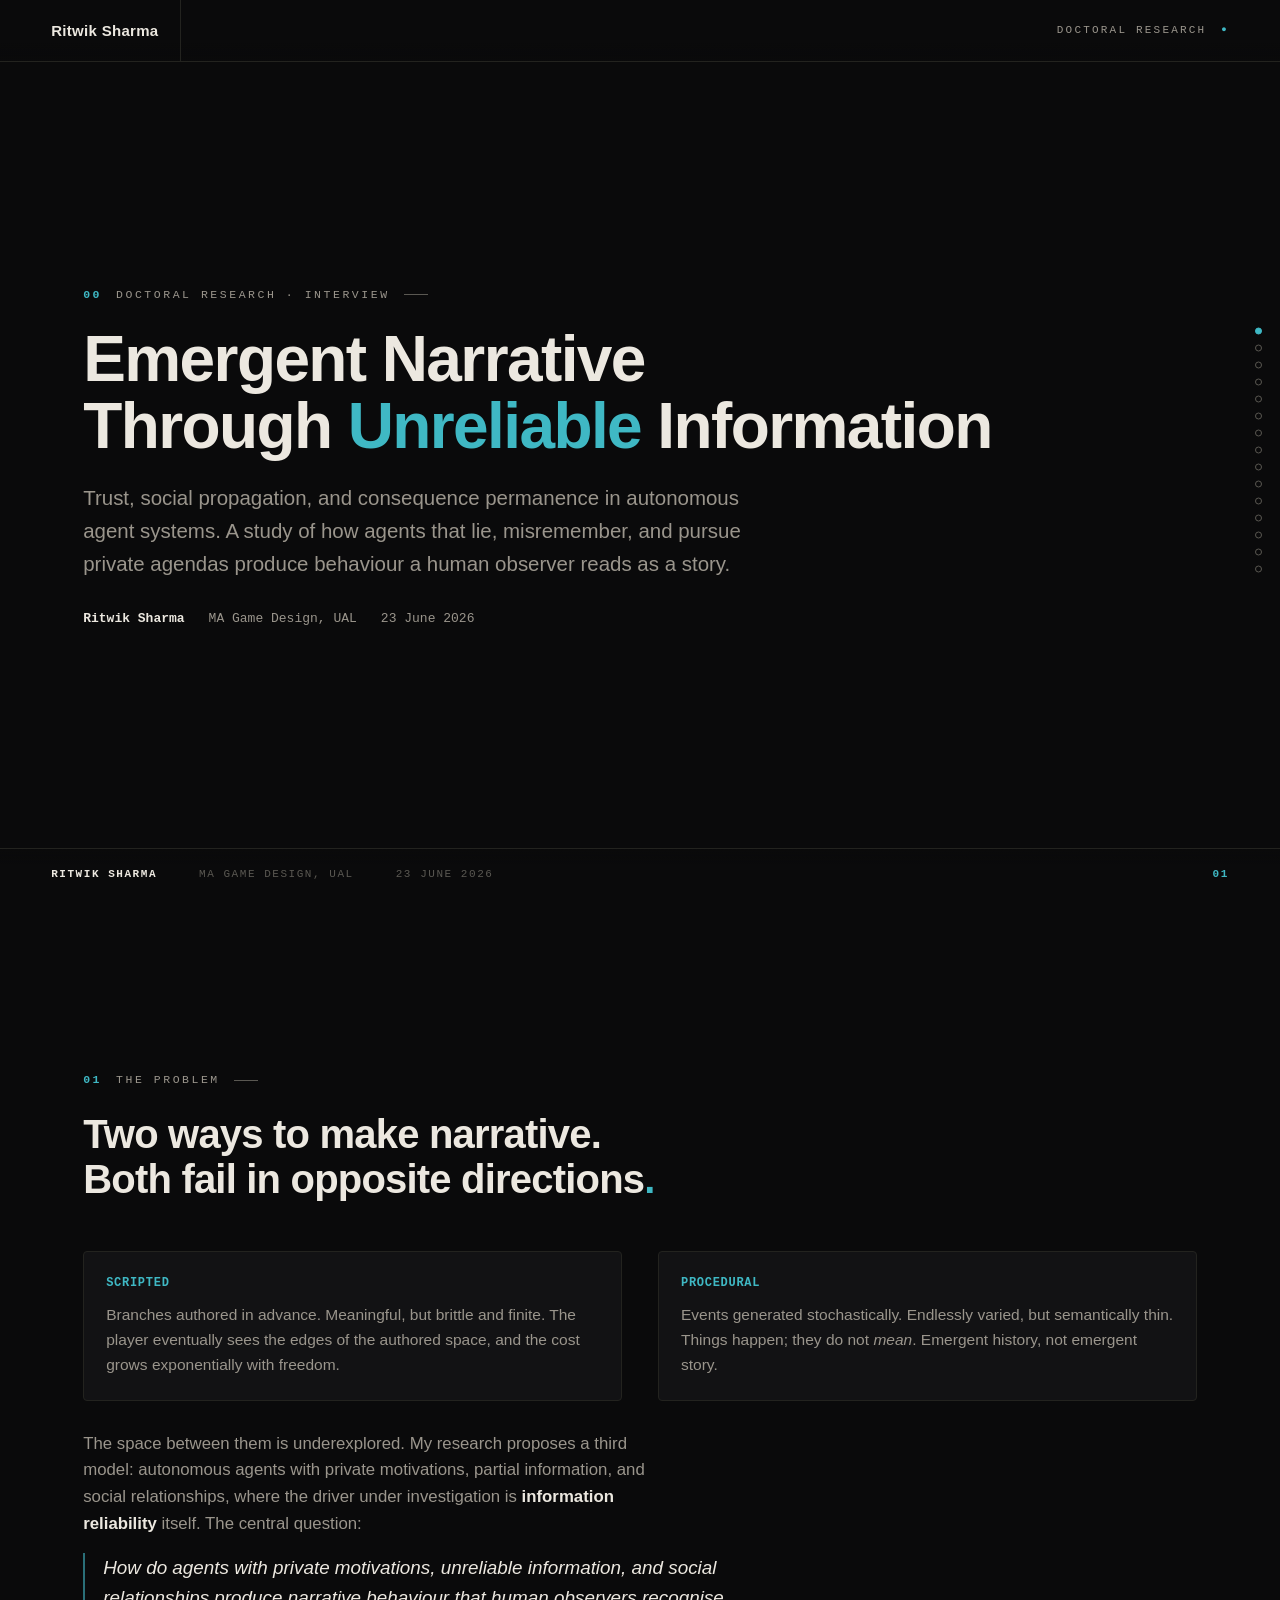
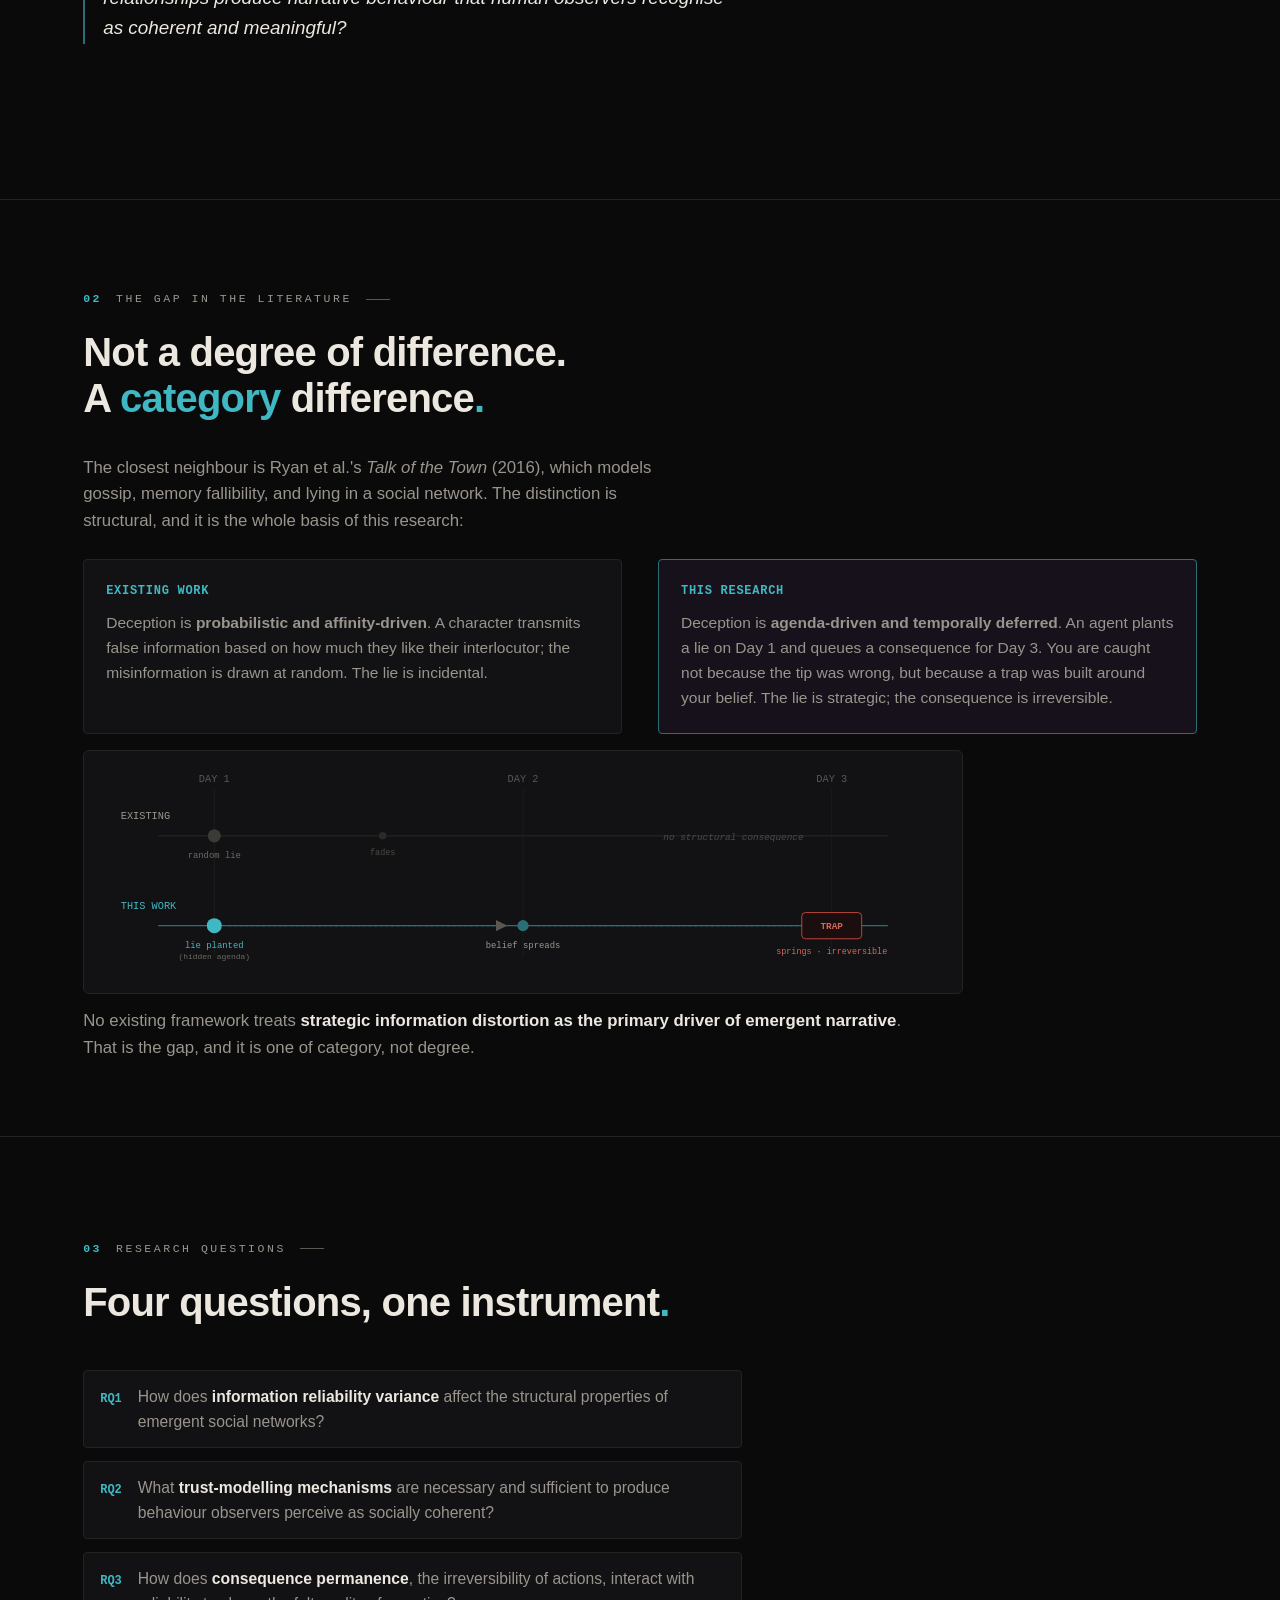
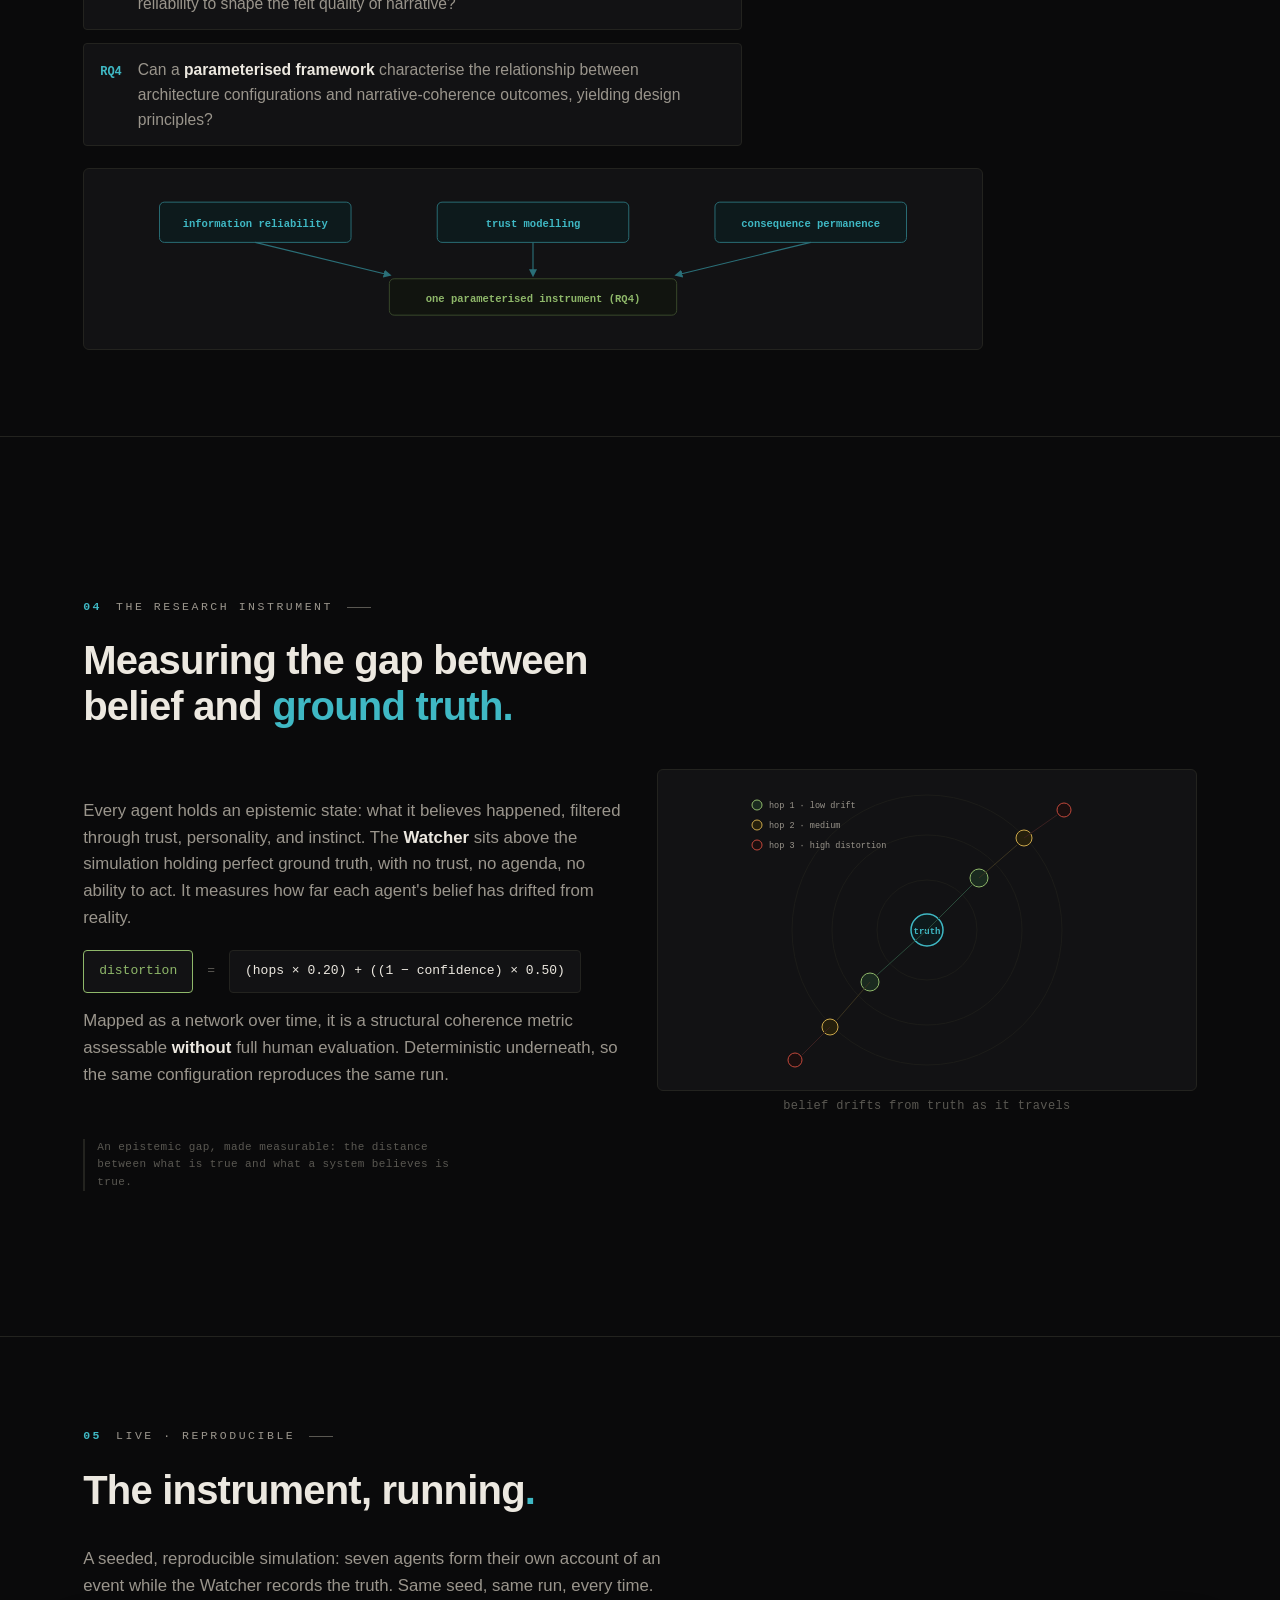
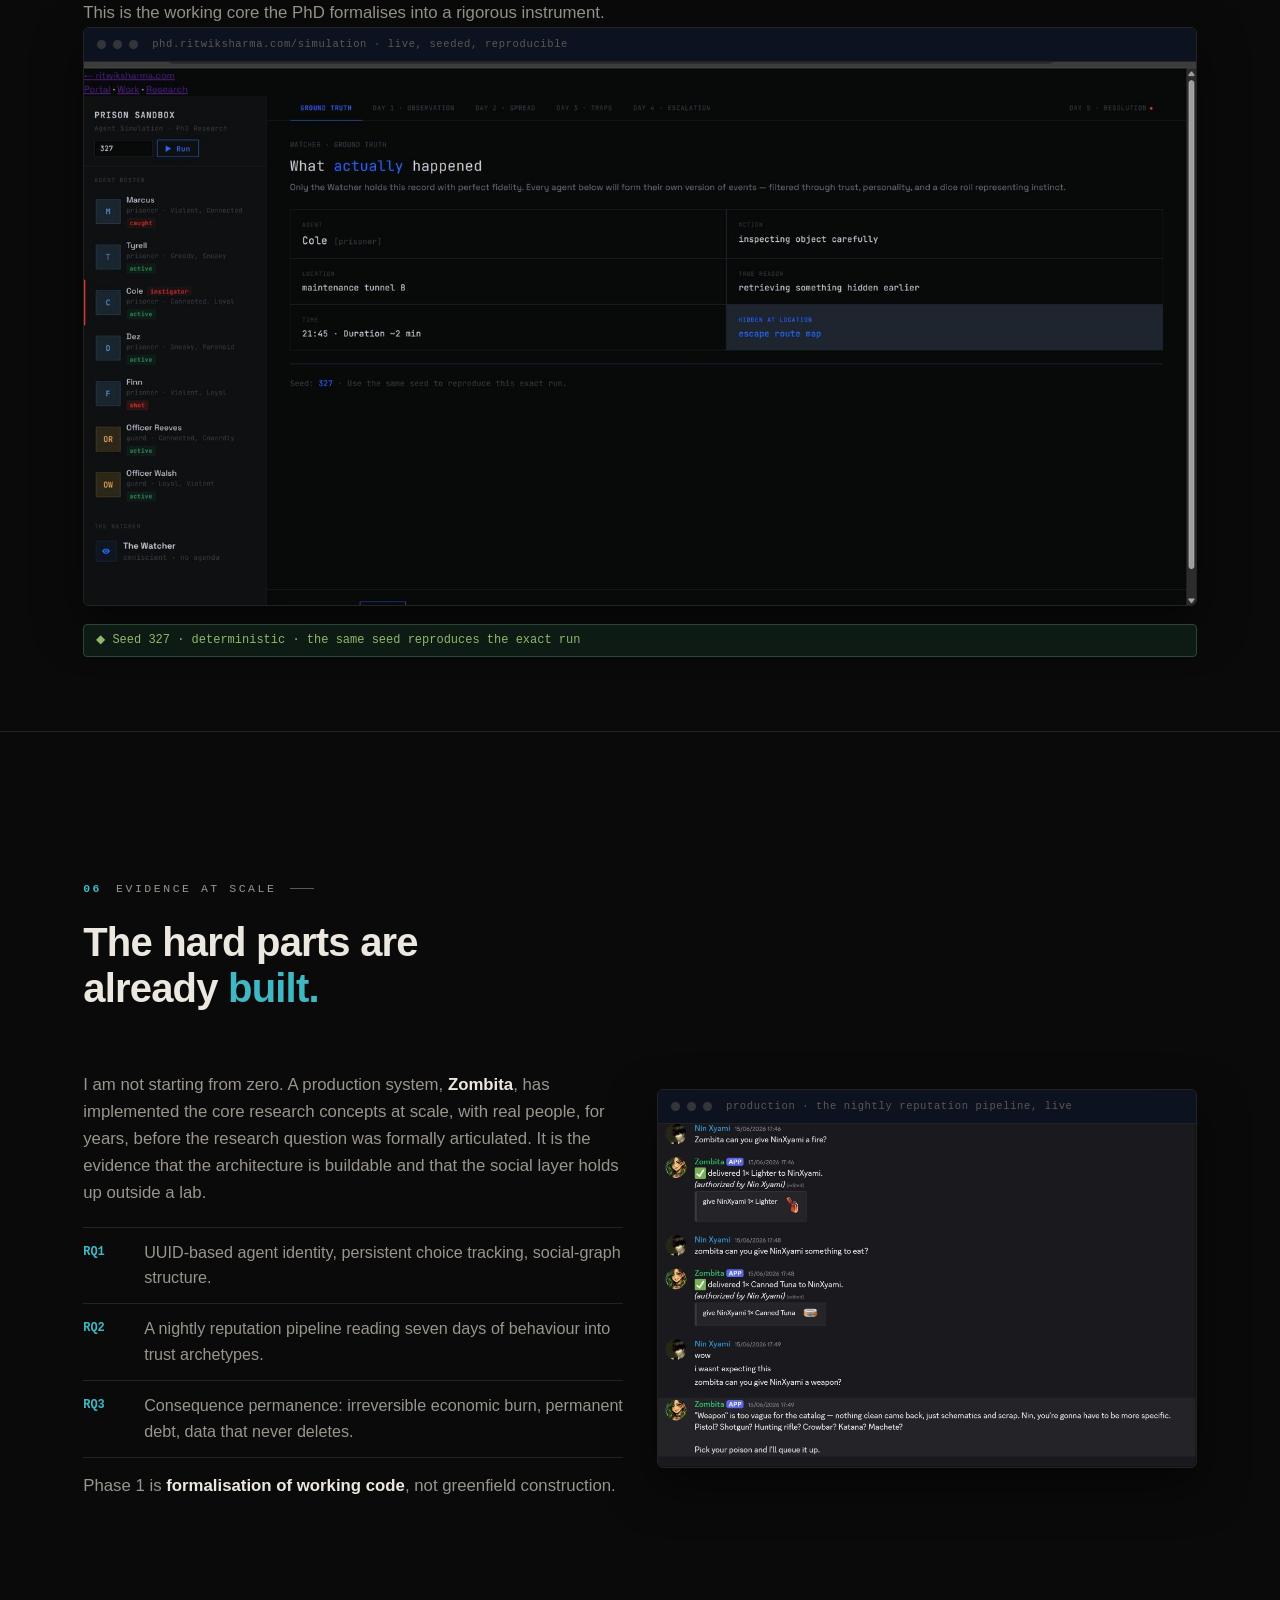
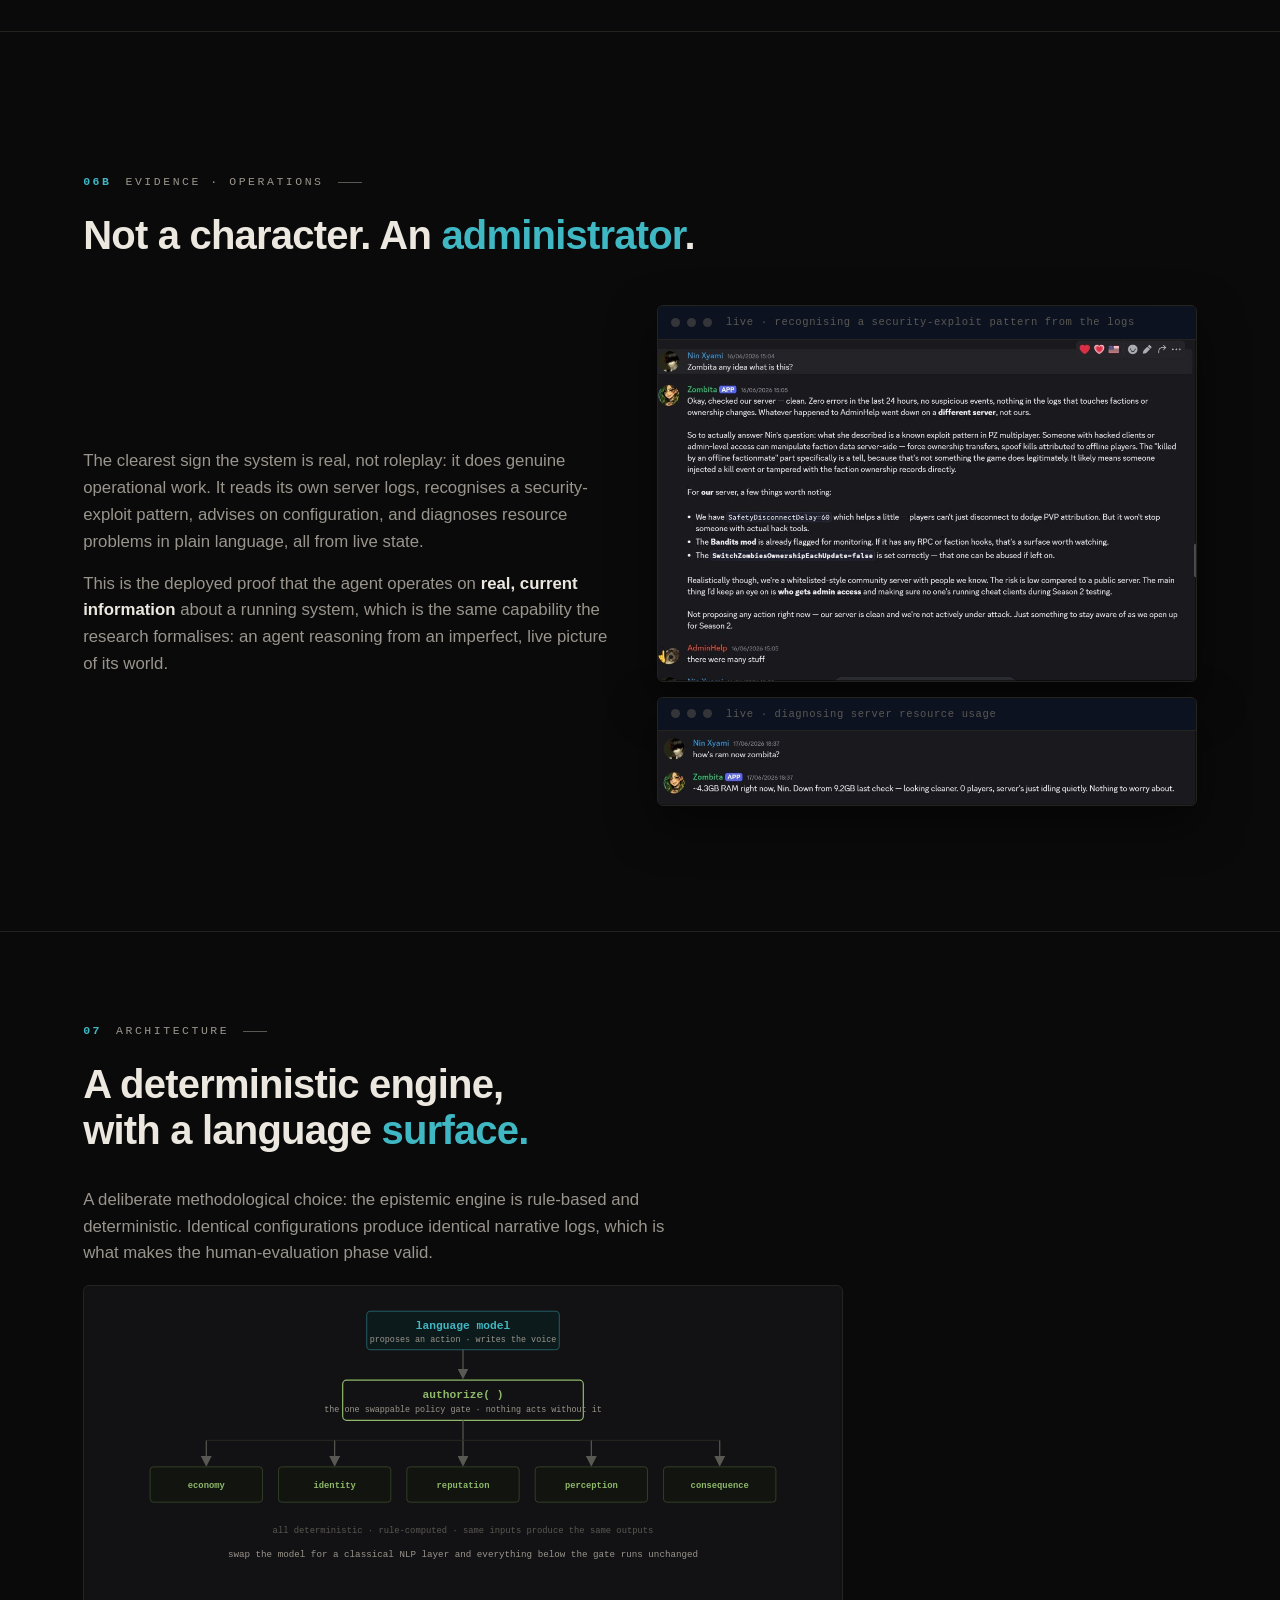
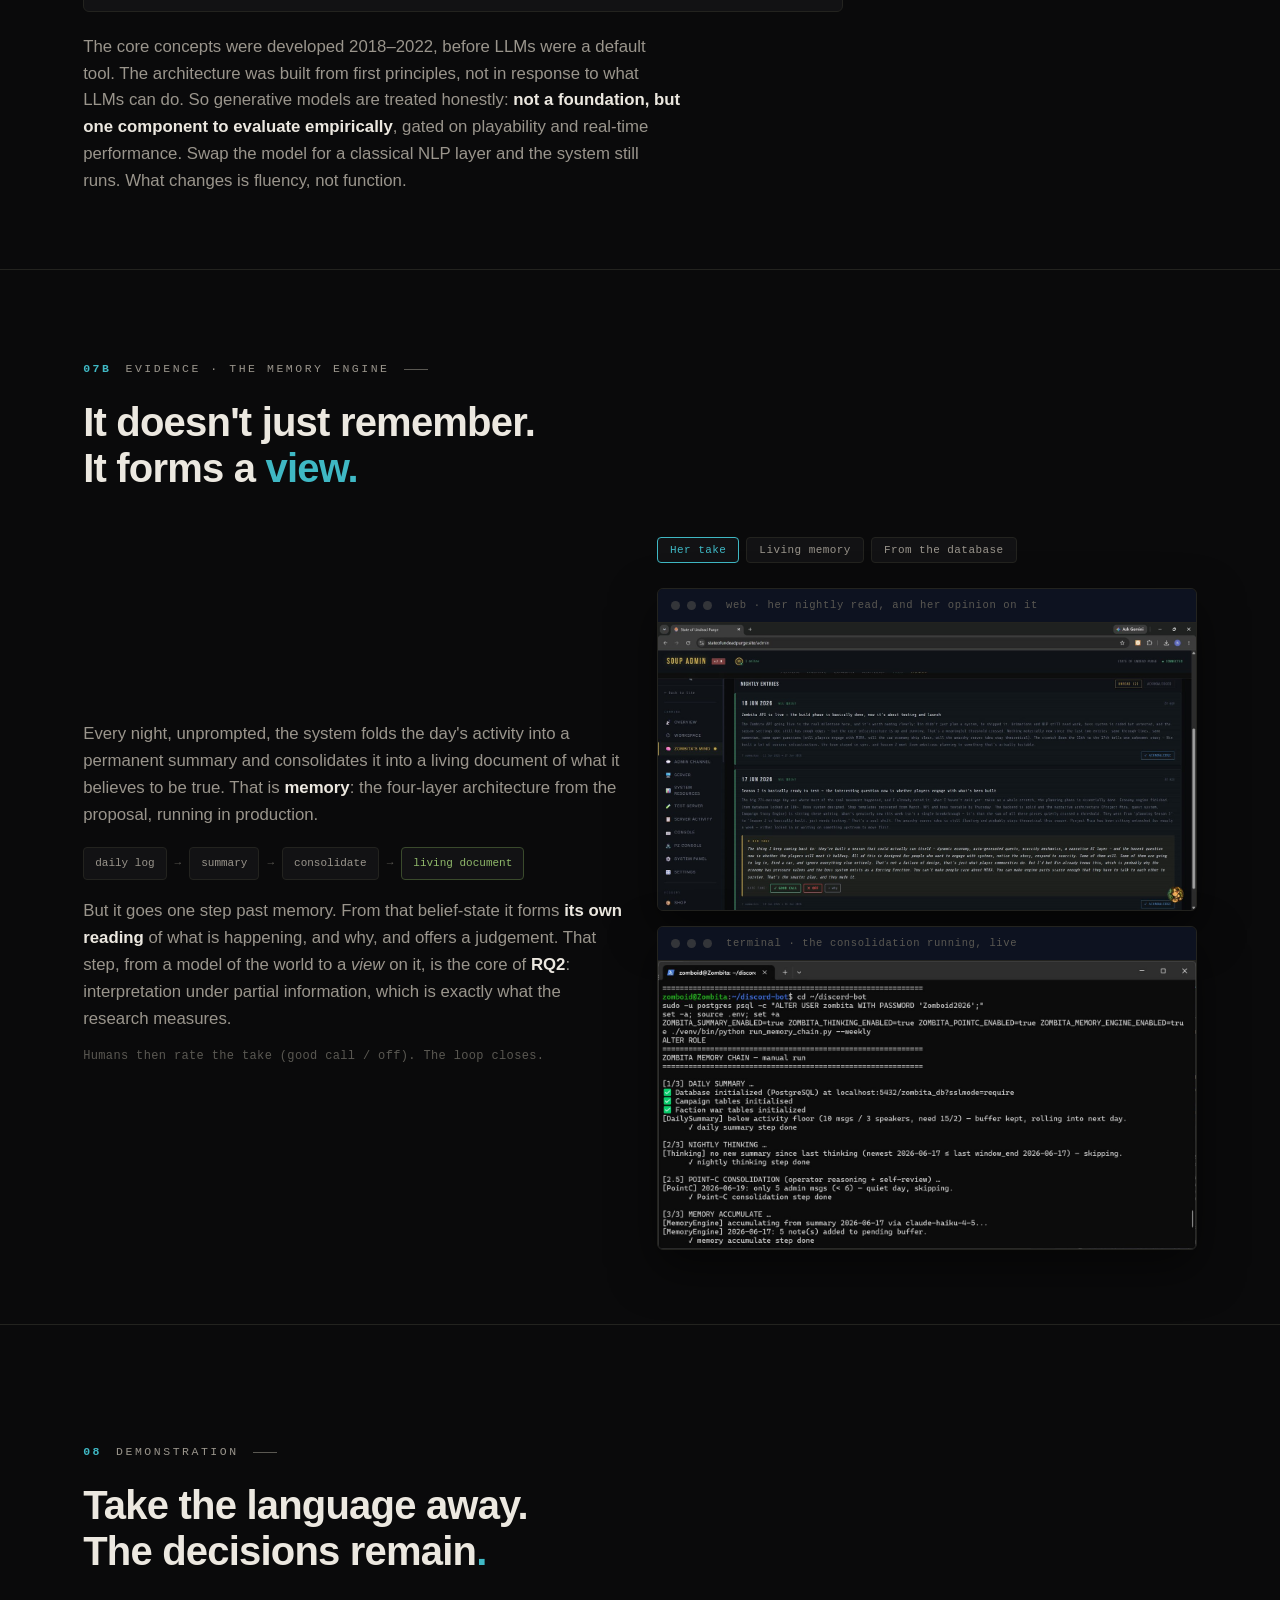
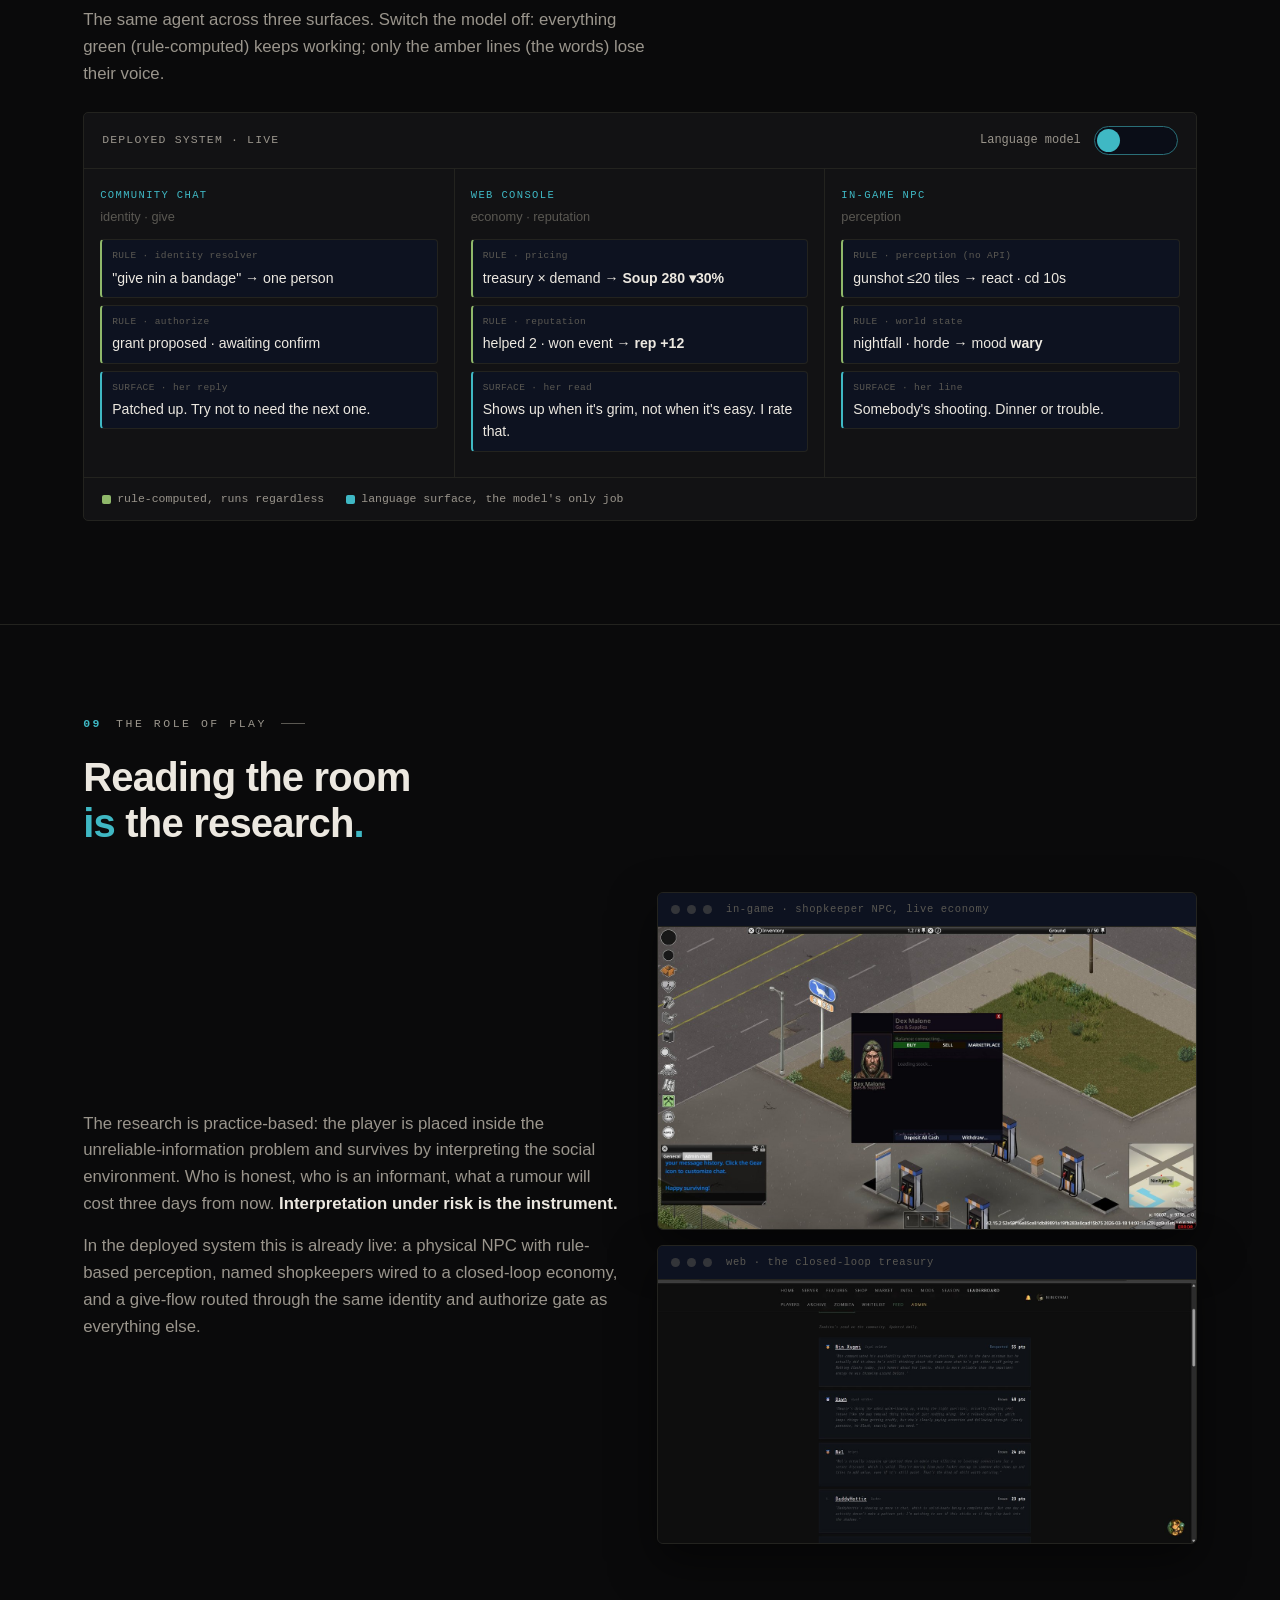
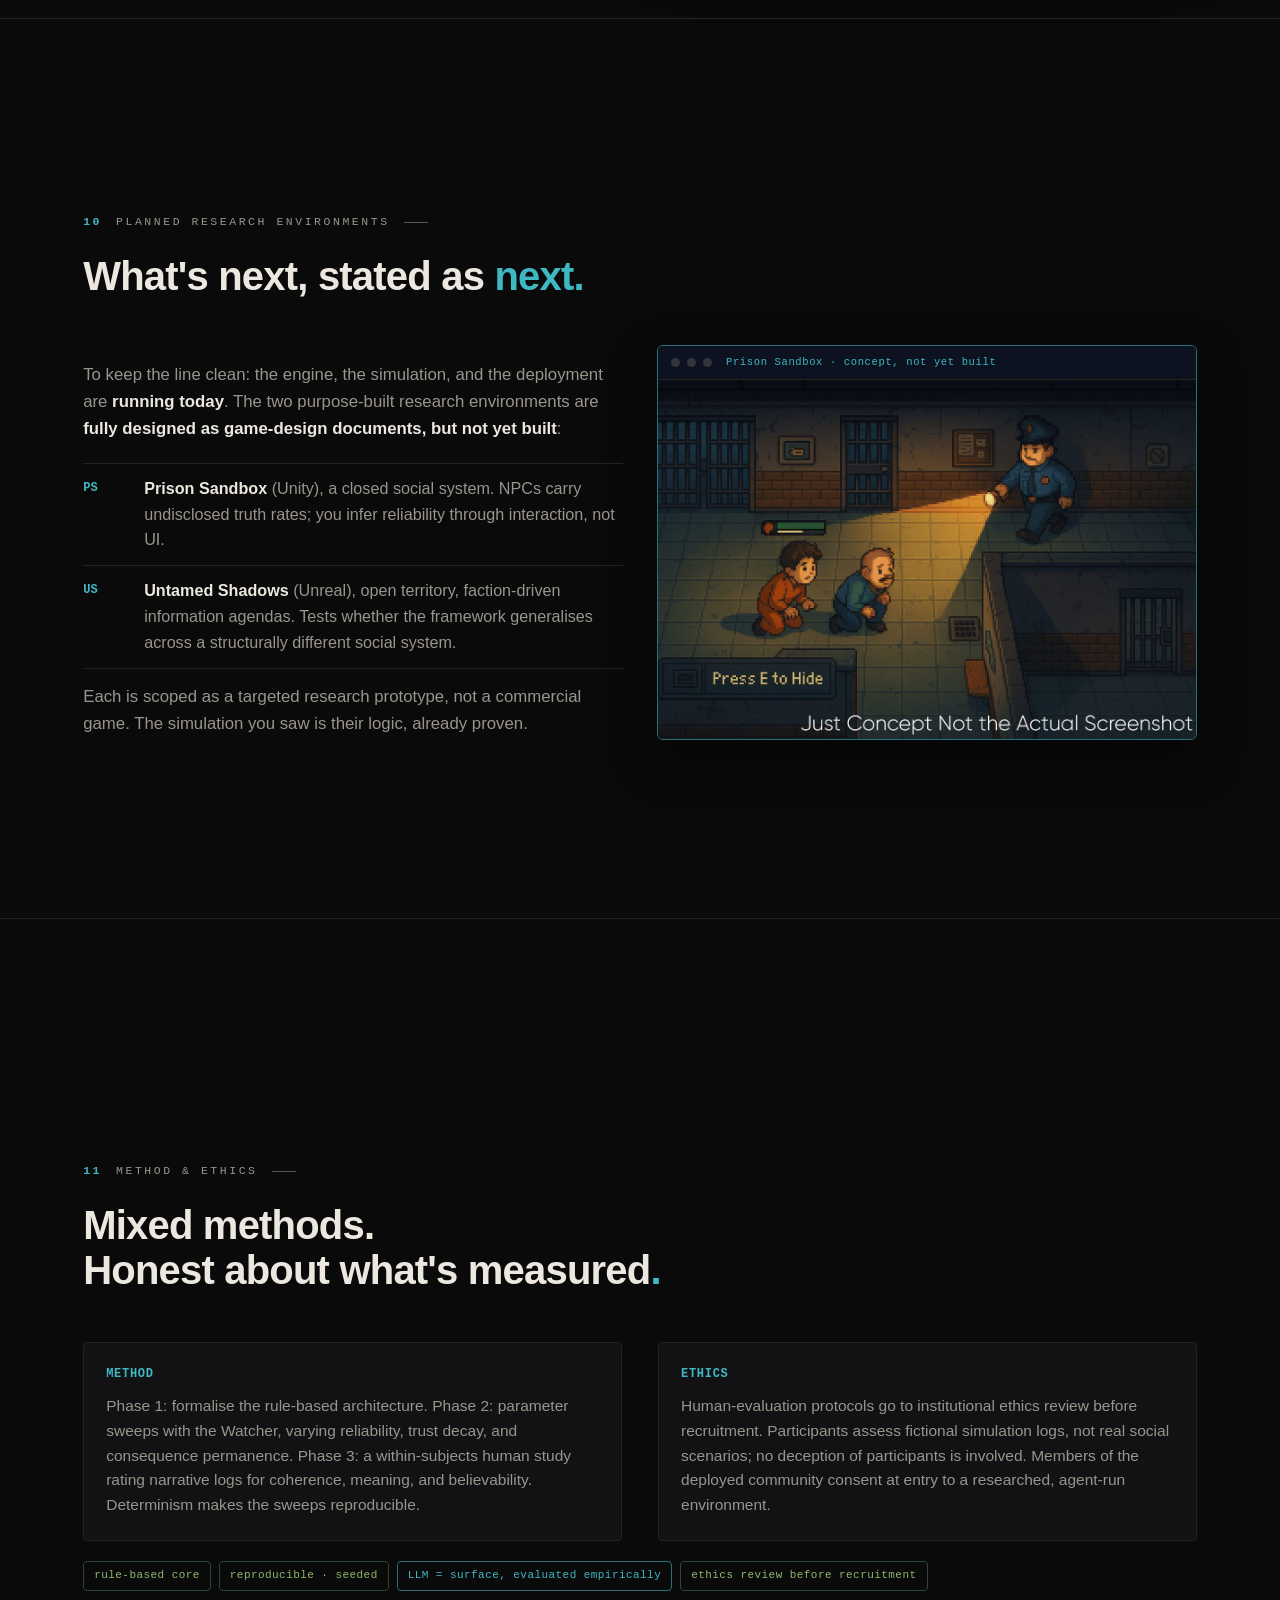
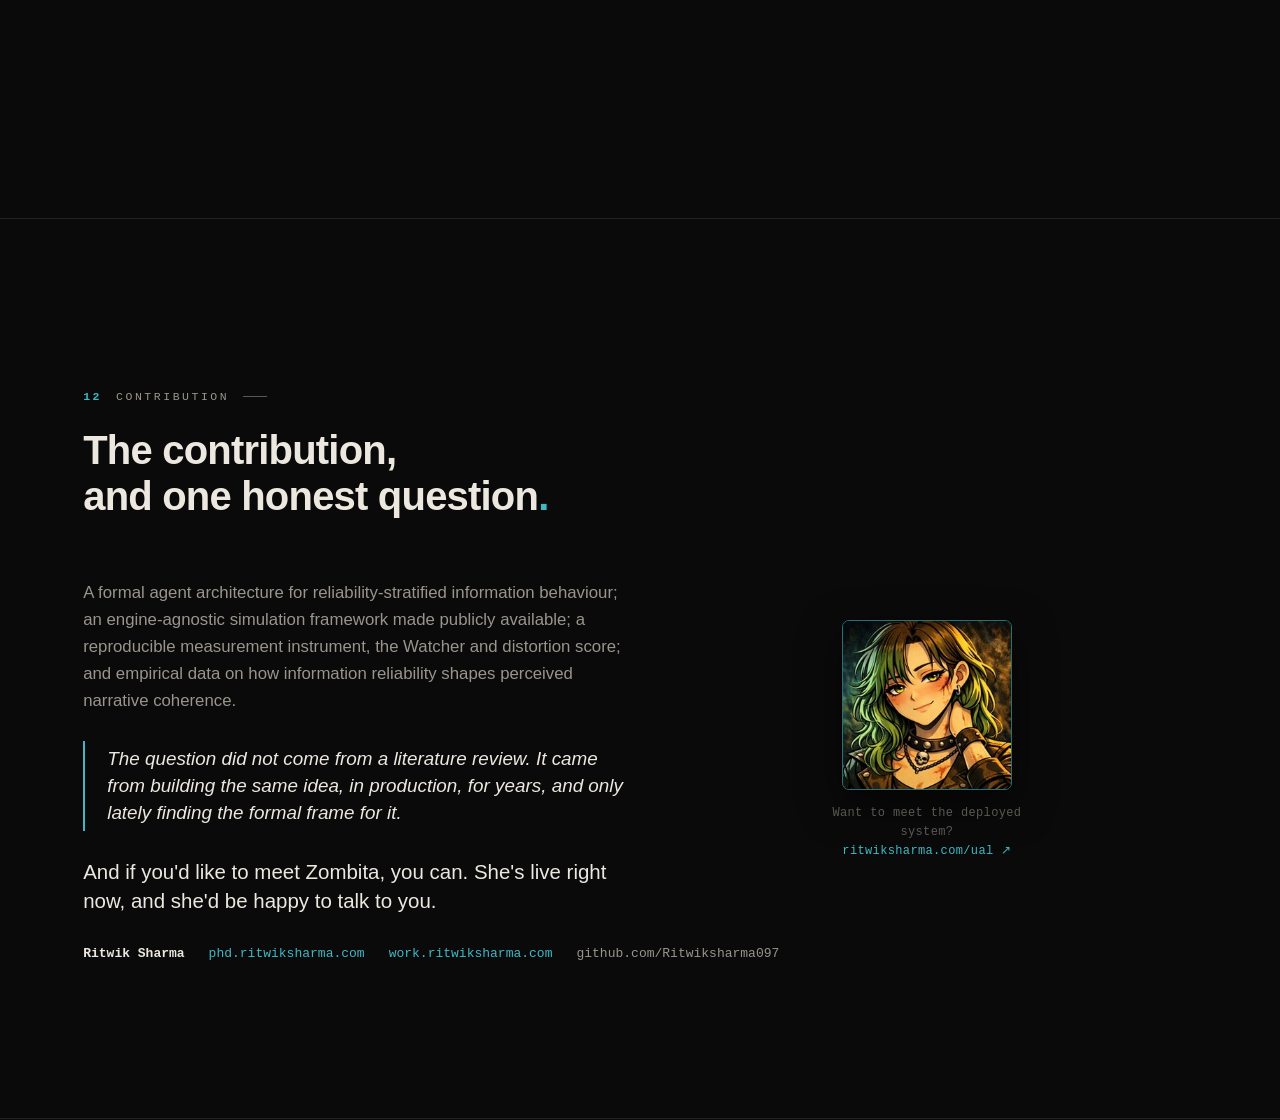
